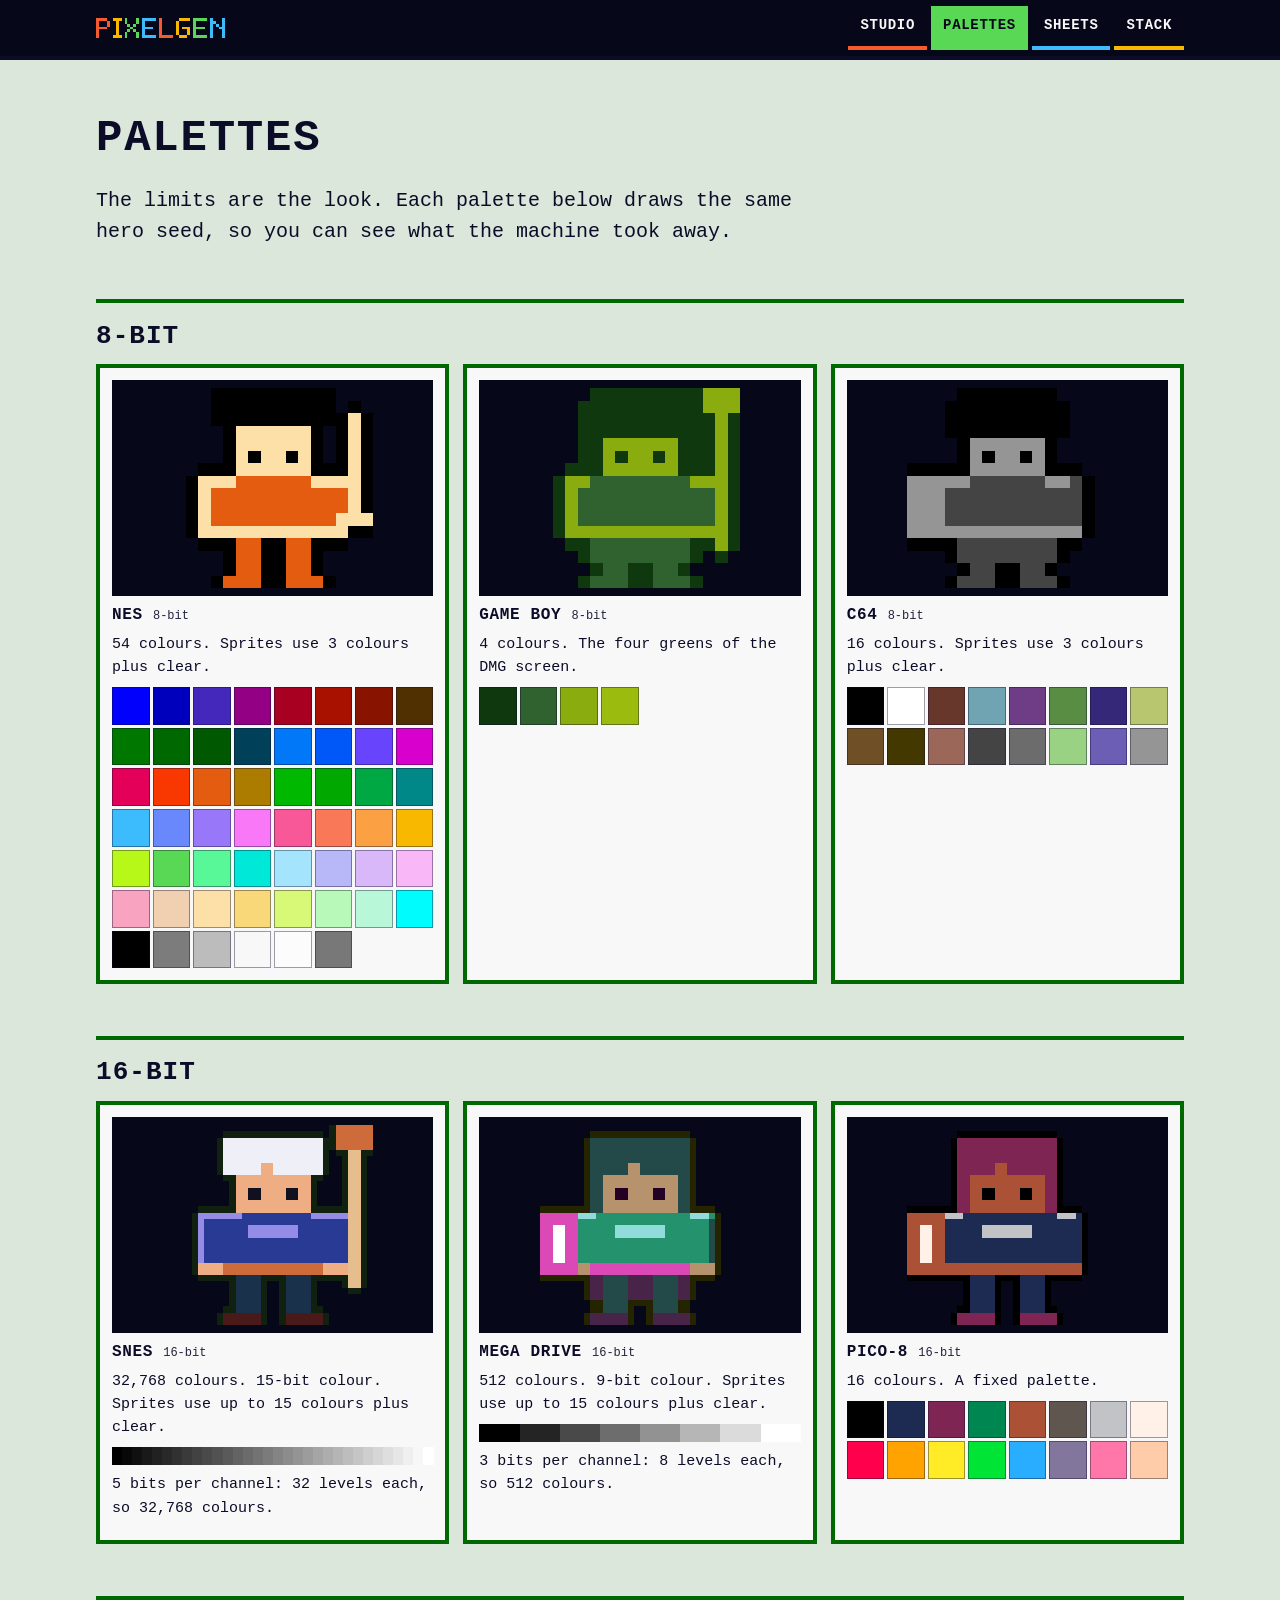
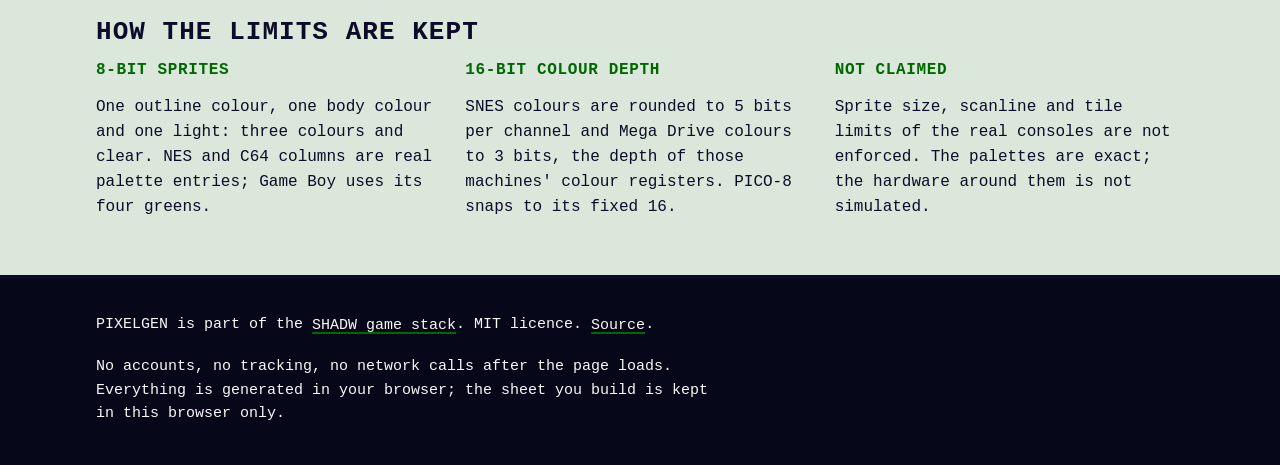
==== site/palettes.html @ e777f42c "Rebuild as PIXELGEN: static 8-bit and 16-bit pixel art generator Replace the Flask rodent/island pag" ====
<!doctype html>
<html lang="en">
<head>
<meta charset="utf-8">
<meta name="viewport" content="width=device-width, initial-scale=1">
<title>Palettes · PIXELGEN</title>
<meta name="description" content="6 palettes with the colour limits of the real hardware: NES, Game Boy, C64, SNES, Mega Drive and PICO-8.">
<meta name="color-scheme" content="dark light">
<link rel="canonical" href="https://pixel-art-gen.shadw.app/palettes">
<link rel="icon" href="favicon.svg" type="image/svg+xml">
<link rel="stylesheet" href="assets/style.css">
<meta property="og:type" content="website"><meta property="og:site_name" content="PIXELGEN">
<meta property="og:title" content="Palettes · PIXELGEN"><meta property="og:description" content="6 palettes with the colour limits of the real hardware: NES, Game Boy, C64, SNES, Mega Drive and PICO-8.">
<meta property="og:url" content="https://pixel-art-gen.shadw.app/palettes">
<meta property="og:image" content="https://pixel-art-gen.shadw.app/assets/og.png"><meta property="og:image:width" content="1200"><meta property="og:image:height" content="630">
<meta name="twitter:card" content="summary_large_image">
<script type="application/ld+json">{"@context":"https://schema.org","@type":"WebApplication","name":"PIXELGEN","applicationCategory":"DesignApplication","operatingSystem":"Any","url":"https://pixel-art-gen.shadw.app","description":"6 palettes with the colour limits of the real hardware: NES, Game Boy, C64, SNES, Mega Drive and PICO-8.","offers":{"@type":"Offer","price":"0","priceCurrency":"USD"},"license":"https://opensource.org/licenses/MIT"}</script>
</head>
<body data-zone="palettes" data-page="palettes">
<a class="skip" href="#main">Skip to content</a>
<header class="top"><div class="wrap bar">
<a class="brand" href="/" aria-label="PIXELGEN, home"><svg class="brandmark" viewBox="0 0 45 7" shape-rendering="crispEdges" role="img" aria-label="PIXELGEN"><path fill="#F85A30" d="M0 0h1v1h-1zM1 0h1v1h-1zM2 0h1v1h-1zM3 0h1v1h-1zM0 1h1v1h-1zM4 1h1v1h-1zM0 2h1v1h-1zM4 2h1v1h-1zM0 3h1v1h-1zM1 3h1v1h-1zM2 3h1v1h-1zM3 3h1v1h-1zM0 4h1v1h-1zM0 5h1v1h-1zM0 6h1v1h-1z"/><path fill="#F8B800" d="M6 0h1v1h-1zM7 0h1v1h-1zM8 0h1v1h-1zM7 1h1v1h-1zM7 2h1v1h-1zM7 3h1v1h-1zM7 4h1v1h-1zM7 5h1v1h-1zM6 6h1v1h-1zM7 6h1v1h-1zM8 6h1v1h-1z"/><path fill="#58D854" d="M10 0h1v1h-1zM14 0h1v1h-1zM10 1h1v1h-1zM14 1h1v1h-1zM11 2h1v1h-1zM13 2h1v1h-1zM12 3h1v1h-1zM11 4h1v1h-1zM13 4h1v1h-1zM10 5h1v1h-1zM14 5h1v1h-1zM10 6h1v1h-1zM14 6h1v1h-1z"/><path fill="#3CBCFC" d="M16 0h1v1h-1zM17 0h1v1h-1zM18 0h1v1h-1zM19 0h1v1h-1zM20 0h1v1h-1zM16 1h1v1h-1zM16 2h1v1h-1zM16 3h1v1h-1zM17 3h1v1h-1zM18 3h1v1h-1zM19 3h1v1h-1zM16 4h1v1h-1zM16 5h1v1h-1zM16 6h1v1h-1zM17 6h1v1h-1zM18 6h1v1h-1zM19 6h1v1h-1zM20 6h1v1h-1z"/><path fill="#F85A30" d="M22 0h1v1h-1zM22 1h1v1h-1zM22 2h1v1h-1zM22 3h1v1h-1zM22 4h1v1h-1zM22 5h1v1h-1zM22 6h1v1h-1zM23 6h1v1h-1zM24 6h1v1h-1zM25 6h1v1h-1zM26 6h1v1h-1z"/><path fill="#F8B800" d="M29 0h1v1h-1zM30 0h1v1h-1zM31 0h1v1h-1zM32 0h1v1h-1zM28 1h1v1h-1zM28 2h1v1h-1zM28 3h1v1h-1zM30 3h1v1h-1zM31 3h1v1h-1zM32 3h1v1h-1zM28 4h1v1h-1zM32 4h1v1h-1zM28 5h1v1h-1zM32 5h1v1h-1zM29 6h1v1h-1zM30 6h1v1h-1zM31 6h1v1h-1z"/><path fill="#58D854" d="M34 0h1v1h-1zM35 0h1v1h-1zM36 0h1v1h-1zM37 0h1v1h-1zM38 0h1v1h-1zM34 1h1v1h-1zM34 2h1v1h-1zM34 3h1v1h-1zM35 3h1v1h-1zM36 3h1v1h-1zM37 3h1v1h-1zM34 4h1v1h-1zM34 5h1v1h-1zM34 6h1v1h-1zM35 6h1v1h-1zM36 6h1v1h-1zM37 6h1v1h-1zM38 6h1v1h-1z"/><path fill="#3CBCFC" d="M40 0h1v1h-1zM44 0h1v1h-1zM40 1h1v1h-1zM41 1h1v1h-1zM44 1h1v1h-1zM40 2h1v1h-1zM42 2h1v1h-1zM44 2h1v1h-1zM40 3h1v1h-1zM43 3h1v1h-1zM44 3h1v1h-1zM40 4h1v1h-1zM44 4h1v1h-1zM40 5h1v1h-1zM44 5h1v1h-1zM40 6h1v1h-1zM44 6h1v1h-1z"/></svg></a>
<nav aria-label="Main"><ul><li><a data-z="studio" href="/studio">Studio</a></li><li><a data-z="palettes" href="/palettes" aria-current="page">Palettes</a></li><li><a data-z="sheets" href="/sheets">Sheets</a></li><li><a data-z="stack" href="/stack">Stack</a></li></ul></nav>
</div></header>
<main id="main">
<div class="wrap"><h1>Palettes</h1>
<p class="lede">The limits are the look. Each palette below draws the same hero seed, so you can see what the machine took away.</p>
<h2>8-bit</h2><ul class="pcards"><li class="pcard"><div class="pc-art"><svg class="px" viewBox="0 0 16 16" shape-rendering="crispEdges" role="img" aria-label="A hero drawn in NES"><path fill="#000000" d="M3 0h1v1h-1zM4 0h2v1h-2zM6 0h1v1h-1zM7 0h2v1h-2zM9 0h1v1h-1zM10 0h2v1h-2zM12 0h1v1h-1zM3 1h1v1h-1zM4 1h8v1h-8zM12 1h1v1h-1zM14 1h1v1h-1zM3 2h1v1h-1zM4 2h8v1h-8zM12 2h2v1h-2zM15 2h1v1h-1zM4 3h1v1h-1zM11 3h1v1h-1zM13 3h1v1h-1zM15 3h1v1h-1zM4 4h1v1h-1zM11 4h1v1h-1zM13 4h1v1h-1zM15 4h1v1h-1zM4 5h1v1h-1zM6 5h1v1h-1zM9 5h1v1h-1zM11 5h1v1h-1zM13 5h1v1h-1zM15 5h1v1h-1zM2 6h3v1h-3zM11 6h3v1h-3zM15 6h1v1h-1zM1 7h1v1h-1zM15 7h1v1h-1zM1 8h1v1h-1zM15 8h1v1h-1zM1 9h1v1h-1zM15 9h1v1h-1zM1 10h1v1h-1zM1 11h1v1h-1zM14 11h2v1h-2zM2 12h3v1h-3zM7 12h2v1h-2zM11 12h3v1h-3zM4 13h1v1h-1zM7 13h2v1h-2zM11 13h1v1h-1zM4 14h1v1h-1zM7 14h2v1h-2zM11 14h1v1h-1zM3 15h1v1h-1zM7 15h2v1h-2zM12 15h1v1h-1z"/><path fill="#fce0a8" d="M14 2h1v1h-1zM5 3h6v1h-6zM14 3h1v1h-1zM5 4h6v1h-6zM14 4h1v1h-1zM5 5h1v1h-1zM7 5h2v1h-2zM10 5h1v1h-1zM14 5h1v1h-1zM5 6h6v1h-6zM14 6h1v1h-1zM2 7h3v1h-3zM11 7h3v1h-3zM14 7h1v1h-1zM2 8h1v1h-1zM14 8h1v1h-1zM2 9h1v1h-1zM14 9h1v1h-1zM2 10h1v1h-1zM13 10h3v1h-3zM2 11h2v1h-2zM4 11h8v1h-8zM12 11h2v1h-2z"/><path fill="#e45c10" d="M5 7h6v1h-6zM3 8h11v1h-11zM3 9h11v1h-11zM3 10h10v1h-10zM5 12h2v1h-2zM9 12h2v1h-2zM5 13h2v1h-2zM9 13h2v1h-2zM5 14h2v1h-2zM9 14h2v1h-2zM4 15h3v1h-3zM9 15h3v1h-3z"/></svg></div><div><h3>NES <small>8-bit</small></h3>
<p>54 colours. Sprites use 3 colours plus clear.</p><ul class="sw"><li style="background:#0000FC"><span class="sr">#0000FC</span></li><li style="background:#0000BC"><span class="sr">#0000BC</span></li><li style="background:#4428BC"><span class="sr">#4428BC</span></li><li style="background:#940084"><span class="sr">#940084</span></li><li style="background:#A80020"><span class="sr">#A80020</span></li><li style="background:#A81000"><span class="sr">#A81000</span></li><li style="background:#881400"><span class="sr">#881400</span></li><li style="background:#503000"><span class="sr">#503000</span></li><li style="background:#007800"><span class="sr">#007800</span></li><li style="background:#006800"><span class="sr">#006800</span></li><li style="background:#005800"><span class="sr">#005800</span></li><li style="background:#004058"><span class="sr">#004058</span></li><li style="background:#0078F8"><span class="sr">#0078F8</span></li><li style="background:#0058F8"><span class="sr">#0058F8</span></li><li style="background:#6844FC"><span class="sr">#6844FC</span></li><li style="background:#D800CC"><span class="sr">#D800CC</span></li><li style="background:#E40058"><span class="sr">#E40058</span></li><li style="background:#F83800"><span class="sr">#F83800</span></li><li style="background:#E45C10"><span class="sr">#E45C10</span></li><li style="background:#AC7C00"><span class="sr">#AC7C00</span></li><li style="background:#00B800"><span class="sr">#00B800</span></li><li style="background:#00A800"><span class="sr">#00A800</span></li><li style="background:#00A844"><span class="sr">#00A844</span></li><li style="background:#008888"><span class="sr">#008888</span></li><li style="background:#3CBCFC"><span class="sr">#3CBCFC</span></li><li style="background:#6888FC"><span class="sr">#6888FC</span></li><li style="background:#9878F8"><span class="sr">#9878F8</span></li><li style="background:#F878F8"><span class="sr">#F878F8</span></li><li style="background:#F85898"><span class="sr">#F85898</span></li><li style="background:#F87858"><span class="sr">#F87858</span></li><li style="background:#FCA044"><span class="sr">#FCA044</span></li><li style="background:#F8B800"><span class="sr">#F8B800</span></li><li style="background:#B8F818"><span class="sr">#B8F818</span></li><li style="background:#58D854"><span class="sr">#58D854</span></li><li style="background:#58F898"><span class="sr">#58F898</span></li><li style="background:#00E8D8"><span class="sr">#00E8D8</span></li><li style="background:#A4E4FC"><span class="sr">#A4E4FC</span></li><li style="background:#B8B8F8"><span class="sr">#B8B8F8</span></li><li style="background:#D8B8F8"><span class="sr">#D8B8F8</span></li><li style="background:#F8B8F8"><span class="sr">#F8B8F8</span></li><li style="background:#F8A4C0"><span class="sr">#F8A4C0</span></li><li style="background:#F0D0B0"><span class="sr">#F0D0B0</span></li><li style="background:#FCE0A8"><span class="sr">#FCE0A8</span></li><li style="background:#F8D878"><span class="sr">#F8D878</span></li><li style="background:#D8F878"><span class="sr">#D8F878</span></li><li style="background:#B8F8B8"><span class="sr">#B8F8B8</span></li><li style="background:#B8F8D8"><span class="sr">#B8F8D8</span></li><li style="background:#00FCFC"><span class="sr">#00FCFC</span></li><li style="background:#000000"><span class="sr">#000000</span></li><li style="background:#7C7C7C"><span class="sr">#7C7C7C</span></li><li style="background:#BCBCBC"><span class="sr">#BCBCBC</span></li><li style="background:#F8F8F8"><span class="sr">#F8F8F8</span></li><li style="background:#FCFCFC"><span class="sr">#FCFCFC</span></li><li style="background:#787878"><span class="sr">#787878</span></li></ul></div></li><li class="pcard"><div class="pc-art"><svg class="px" viewBox="0 0 16 16" shape-rendering="crispEdges" role="img" aria-label="A hero drawn in Game Boy"><path fill="#0f380f" d="M4 0h9v1h-9zM3 1h1v1h-1zM4 1h8v1h-8zM12 1h1v1h-1zM3 2h1v1h-1zM4 2h8v1h-8zM12 2h2v1h-2zM15 2h1v1h-1zM3 3h1v1h-1zM4 3h8v1h-8zM12 3h2v1h-2zM15 3h1v1h-1zM3 4h1v1h-1zM4 4h1v1h-1zM11 4h1v1h-1zM12 4h2v1h-2zM15 4h1v1h-1zM3 5h1v1h-1zM4 5h1v1h-1zM6 5h1v1h-1zM9 5h1v1h-1zM11 5h1v1h-1zM12 5h2v1h-2zM15 5h1v1h-1zM2 6h2v1h-2zM4 6h1v1h-1zM11 6h1v1h-1zM12 6h2v1h-2zM15 6h1v1h-1zM1 7h1v1h-1zM15 7h1v1h-1zM1 8h1v1h-1zM15 8h1v1h-1zM1 9h1v1h-1zM15 9h1v1h-1zM1 10h1v1h-1zM15 10h1v1h-1zM1 11h1v1h-1zM15 11h1v1h-1zM2 12h2v1h-2zM12 12h2v1h-2zM15 12h1v1h-1zM3 13h1v1h-1zM12 13h1v1h-1zM14 13h1v1h-1zM4 14h1v1h-1zM7 14h2v1h-2zM11 14h1v1h-1zM3 15h1v1h-1zM7 15h2v1h-2zM12 15h1v1h-1z"/><path fill="#8bac0f" d="M13 0h3v1h-3zM13 1h3v1h-3zM14 2h1v1h-1zM14 3h1v1h-1zM5 4h6v1h-6zM14 4h1v1h-1zM5 5h1v1h-1zM7 5h2v1h-2zM10 5h1v1h-1zM14 5h1v1h-1zM5 6h6v1h-6zM14 6h1v1h-1zM2 7h2v1h-2zM12 7h2v1h-2zM14 7h1v1h-1zM2 8h1v1h-1zM14 8h1v1h-1zM2 9h1v1h-1zM14 9h1v1h-1zM2 10h1v1h-1zM14 10h1v1h-1zM2 11h2v1h-2zM4 11h8v1h-8zM12 11h2v1h-2zM14 11h1v1h-1zM14 12h1v1h-1z"/><path fill="#306230" d="M4 7h8v1h-8zM3 8h11v1h-11zM3 9h11v1h-11zM3 10h11v1h-11zM4 12h1v1h-1zM5 12h2v1h-2zM7 12h2v1h-2zM9 12h2v1h-2zM11 12h1v1h-1zM4 13h1v1h-1zM5 13h2v1h-2zM7 13h2v1h-2zM9 13h2v1h-2zM11 13h1v1h-1zM5 14h2v1h-2zM9 14h2v1h-2zM4 15h3v1h-3zM9 15h3v1h-3z"/></svg></div><div><h3>Game Boy <small>8-bit</small></h3>
<p>4 colours. The four greens of the DMG screen.</p><ul class="sw"><li style="background:#0F380F"><span class="sr">#0F380F</span></li><li style="background:#306230"><span class="sr">#306230</span></li><li style="background:#8BAC0F"><span class="sr">#8BAC0F</span></li><li style="background:#9BBC0F"><span class="sr">#9BBC0F</span></li></ul></div></li><li class="pcard"><div class="pc-art"><svg class="px" viewBox="0 0 16 16" shape-rendering="crispEdges" role="img" aria-label="A hero drawn in C64"><path fill="#000000" d="M4 0h8v1h-8zM3 1h1v1h-1zM4 1h8v1h-8zM12 1h1v1h-1zM3 2h1v1h-1zM4 2h8v1h-8zM12 2h1v1h-1zM3 3h1v1h-1zM4 3h8v1h-8zM12 3h1v1h-1zM4 4h1v1h-1zM11 4h1v1h-1zM4 5h1v1h-1zM6 5h1v1h-1zM9 5h1v1h-1zM11 5h1v1h-1zM0 6h5v1h-5zM11 6h3v1h-3zM14 7h1v1h-1zM14 8h1v1h-1zM14 9h1v1h-1zM14 10h1v1h-1zM14 11h1v1h-1zM0 12h4v1h-4zM12 12h2v1h-2zM3 13h1v1h-1zM12 13h1v1h-1zM4 14h1v1h-1zM7 14h2v1h-2zM11 14h1v1h-1zM3 15h1v1h-1zM7 15h2v1h-2zM12 15h1v1h-1z"/><path fill="#959595" d="M5 4h6v1h-6zM5 5h1v1h-1zM7 5h2v1h-2zM10 5h1v1h-1zM5 6h6v1h-6zM0 7h3v1h-3zM3 7h2v1h-2zM11 7h2v1h-2zM0 8h1v1h-1zM1 8h1v1h-1zM2 8h1v1h-1zM0 9h1v1h-1zM1 9h1v1h-1zM2 9h1v1h-1zM0 10h1v1h-1zM1 10h1v1h-1zM2 10h1v1h-1zM0 11h3v1h-3zM3 11h1v1h-1zM4 11h8v1h-8zM12 11h2v1h-2z"/><path fill="#444444" d="M5 7h6v1h-6zM13 7h1v1h-1zM3 8h11v1h-11zM3 9h11v1h-11zM3 10h11v1h-11zM4 12h1v1h-1zM5 12h2v1h-2zM7 12h2v1h-2zM9 12h2v1h-2zM11 12h1v1h-1zM4 13h1v1h-1zM5 13h2v1h-2zM7 13h2v1h-2zM9 13h2v1h-2zM11 13h1v1h-1zM5 14h2v1h-2zM9 14h2v1h-2zM4 15h3v1h-3zM9 15h3v1h-3z"/></svg></div><div><h3>C64 <small>8-bit</small></h3>
<p>16 colours. Sprites use 3 colours plus clear.</p><ul class="sw"><li style="background:#000000"><span class="sr">#000000</span></li><li style="background:#FFFFFF"><span class="sr">#FFFFFF</span></li><li style="background:#68372B"><span class="sr">#68372B</span></li><li style="background:#70A4B2"><span class="sr">#70A4B2</span></li><li style="background:#6F3D86"><span class="sr">#6F3D86</span></li><li style="background:#588D43"><span class="sr">#588D43</span></li><li style="background:#352879"><span class="sr">#352879</span></li><li style="background:#B8C76F"><span class="sr">#B8C76F</span></li><li style="background:#6F4F25"><span class="sr">#6F4F25</span></li><li style="background:#433900"><span class="sr">#433900</span></li><li style="background:#9A6759"><span class="sr">#9A6759</span></li><li style="background:#444444"><span class="sr">#444444</span></li><li style="background:#6C6C6C"><span class="sr">#6C6C6C</span></li><li style="background:#9AD284"><span class="sr">#9AD284</span></li><li style="background:#6C5EB5"><span class="sr">#6C5EB5</span></li><li style="background:#959595"><span class="sr">#959595</span></li></ul></div></li></ul>
<h2>16-bit</h2><ul class="pcards"><li class="pcard"><div class="pc-art"><svg class="px" viewBox="0 0 32 32" shape-rendering="crispEdges" role="img" aria-label="A hero drawn in SNES"><path fill="#102110" d="M25 0h1v1h-1zM8 1h16v1h-16zM25 1h1v1h-1zM7 2h1v1h-1zM24 2h2v1h-2zM7 3h1v1h-1zM24 3h2v1h-2zM7 4h1v1h-1zM24 4h1v1h-1zM26 4h2v1h-2zM30 4h2v1h-2zM7 5h1v1h-1zM24 5h1v1h-1zM27 5h1v1h-1zM30 5h1v1h-1zM7 6h1v1h-1zM24 6h1v1h-1zM27 6h1v1h-1zM30 6h1v1h-1zM7 7h1v1h-1zM24 7h1v1h-1zM27 7h1v1h-1zM30 7h1v1h-1zM8 8h2v1h-2zM22 8h2v1h-2zM27 8h1v1h-1zM30 8h1v1h-1zM9 9h1v1h-1zM22 9h1v1h-1zM27 9h1v1h-1zM30 9h1v1h-1zM9 10h1v1h-1zM22 10h1v1h-1zM27 10h1v1h-1zM30 10h1v1h-1zM9 11h1v1h-1zM22 11h1v1h-1zM27 11h1v1h-1zM30 11h1v1h-1zM9 12h1v1h-1zM22 12h1v1h-1zM27 12h1v1h-1zM30 12h1v1h-1zM4 13h6v1h-6zM22 13h6v1h-6zM30 13h1v1h-1zM3 14h1v1h-1zM30 14h1v1h-1zM3 15h1v1h-1zM30 15h1v1h-1zM3 16h1v1h-1zM30 16h1v1h-1zM3 17h1v1h-1zM30 17h1v1h-1zM3 18h1v1h-1zM30 18h1v1h-1zM3 19h1v1h-1zM30 19h1v1h-1zM3 20h1v1h-1zM30 20h1v1h-1zM3 21h1v1h-1zM30 21h1v1h-1zM3 22h1v1h-1zM30 22h1v1h-1zM3 23h1v1h-1zM30 23h1v1h-1zM4 24h6v1h-6zM14 24h4v1h-4zM22 24h6v1h-6zM30 24h1v1h-1zM9 25h1v1h-1zM14 25h1v1h-1zM17 25h1v1h-1zM22 25h1v1h-1zM27 25h1v1h-1zM30 25h1v1h-1zM9 26h1v1h-1zM14 26h1v1h-1zM17 26h1v1h-1zM22 26h1v1h-1zM28 26h2v1h-2zM9 27h1v1h-1zM14 27h1v1h-1zM17 27h1v1h-1zM22 27h1v1h-1zM9 28h1v1h-1zM14 28h1v1h-1zM17 28h1v1h-1zM22 28h1v1h-1zM8 29h2v1h-2zM14 29h1v1h-1zM17 29h1v1h-1zM22 29h2v1h-2zM7 30h1v1h-1zM14 30h1v1h-1zM17 30h1v1h-1zM24 30h1v1h-1zM7 31h1v1h-1zM14 31h1v1h-1zM17 31h1v1h-1zM24 31h1v1h-1z"/><path fill="#ce6b3a" d="M26 0h6v1h-6zM26 1h6v1h-6zM26 2h6v1h-6zM26 3h6v1h-6zM8 22h16v1h-16zM8 23h16v1h-16z"/><path fill="#efeff7" d="M8 2h16v1h-16zM8 3h16v1h-16zM8 4h16v1h-16zM8 5h16v1h-16zM8 6h6v1h-6zM16 6h8v1h-8zM8 7h6v1h-6zM16 7h8v1h-8z"/><path fill="#e6bd8c" d="M28 4h2v1h-2zM28 5h2v1h-2zM28 6h2v1h-2zM28 7h2v1h-2zM28 8h2v1h-2zM28 9h2v1h-2zM28 10h2v1h-2zM28 11h2v1h-2zM28 12h2v1h-2zM28 13h2v1h-2zM28 14h2v1h-2zM28 15h2v1h-2zM28 16h2v1h-2zM28 17h2v1h-2zM28 18h2v1h-2zM28 19h2v1h-2zM28 20h2v1h-2zM28 21h2v1h-2zM28 22h2v1h-2zM28 23h2v1h-2zM28 24h2v1h-2zM28 25h2v1h-2z"/><path fill="#efad84" d="M14 6h2v1h-2zM14 7h2v1h-2zM10 8h12v1h-12zM10 9h12v1h-12zM10 10h2v1h-2zM14 10h4v1h-4zM20 10h2v1h-2zM10 11h2v1h-2zM14 11h4v1h-4zM20 11h2v1h-2zM10 12h12v1h-12zM10 13h12v1h-12zM4 22h4v1h-4zM24 22h4v1h-4zM4 23h4v1h-4zM24 23h4v1h-4z"/><path fill="#101021" d="M12 10h2v1h-2zM18 10h2v1h-2zM12 11h2v1h-2zM18 11h2v1h-2z"/><path fill="#948ce6" d="M4 14h7v1h-7zM22 14h6v1h-6zM4 15h1v1h-1zM4 16h1v1h-1zM12 16h8v1h-8zM4 17h1v1h-1zM12 17h8v1h-8zM4 18h1v1h-1zM4 19h1v1h-1zM4 20h1v1h-1zM4 21h1v1h-1z"/><path fill="#293a94" d="M11 14h11v1h-11zM5 15h23v1h-23zM5 16h7v1h-7zM20 16h8v1h-8zM5 17h7v1h-7zM20 17h8v1h-8zM5 18h23v1h-23zM5 19h23v1h-23zM5 20h23v1h-23zM5 21h23v1h-23z"/><path fill="#19314a" d="M10 24h4v1h-4zM18 24h4v1h-4zM10 25h4v1h-4zM18 25h4v1h-4zM10 26h4v1h-4zM18 26h4v1h-4zM10 27h4v1h-4zM18 27h4v1h-4zM10 28h4v1h-4zM18 28h4v1h-4zM10 29h4v1h-4zM18 29h4v1h-4z"/><path fill="#4a1919" d="M8 30h6v1h-6zM18 30h6v1h-6zM8 31h6v1h-6zM18 31h6v1h-6z"/></svg></div><div><h3>SNES <small>16-bit</small></h3>
<p>32,768 colours. 15-bit colour. Sprites use up to 15 colours plus clear.</p><p class="ramp" aria-hidden="true"><i style="background:rgb(0,0,0)"></i><i style="background:rgb(8,8,8)"></i><i style="background:rgb(16,16,16)"></i><i style="background:rgb(25,25,25)"></i><i style="background:rgb(33,33,33)"></i><i style="background:rgb(41,41,41)"></i><i style="background:rgb(49,49,49)"></i><i style="background:rgb(58,58,58)"></i><i style="background:rgb(66,66,66)"></i><i style="background:rgb(74,74,74)"></i><i style="background:rgb(82,82,82)"></i><i style="background:rgb(90,90,90)"></i><i style="background:rgb(99,99,99)"></i><i style="background:rgb(107,107,107)"></i><i style="background:rgb(115,115,115)"></i><i style="background:rgb(123,123,123)"></i><i style="background:rgb(132,132,132)"></i><i style="background:rgb(140,140,140)"></i><i style="background:rgb(148,148,148)"></i><i style="background:rgb(156,156,156)"></i><i style="background:rgb(165,165,165)"></i><i style="background:rgb(173,173,173)"></i><i style="background:rgb(181,181,181)"></i><i style="background:rgb(189,189,189)"></i><i style="background:rgb(197,197,197)"></i><i style="background:rgb(206,206,206)"></i><i style="background:rgb(214,214,214)"></i><i style="background:rgb(222,222,222)"></i><i style="background:rgb(230,230,230)"></i><i style="background:rgb(239,239,239)"></i><i style="background:rgb(247,247,247)"></i><i style="background:rgb(255,255,255)"></i></p><p class="cap">5 bits per channel: 32 levels each, so 32,768 colours.</p></div></li><li class="pcard"><div class="pc-art"><svg class="px" viewBox="0 0 32 32" shape-rendering="crispEdges" role="img" aria-label="A hero drawn in Mega Drive"><path fill="#242400" d="M8 1h16v1h-16zM7 2h1v1h-1zM24 2h1v1h-1zM7 3h1v1h-1zM24 3h1v1h-1zM7 4h1v1h-1zM24 4h1v1h-1zM7 5h1v1h-1zM24 5h1v1h-1zM7 6h1v1h-1zM24 6h1v1h-1zM7 7h1v1h-1zM24 7h1v1h-1zM7 8h1v1h-1zM24 8h1v1h-1zM7 9h1v1h-1zM24 9h1v1h-1zM7 10h1v1h-1zM24 10h1v1h-1zM7 11h1v1h-1zM24 11h1v1h-1zM7 12h1v1h-1zM24 12h1v1h-1zM0 13h8v1h-8zM24 13h4v1h-4zM28 14h1v1h-1zM28 15h1v1h-1zM28 16h1v1h-1zM28 17h1v1h-1zM28 18h1v1h-1zM28 19h1v1h-1zM28 20h1v1h-1zM28 21h1v1h-1zM28 22h1v1h-1zM28 23h1v1h-1zM0 24h8v1h-8zM24 24h4v1h-4zM7 25h1v1h-1zM24 25h1v1h-1zM7 26h1v1h-1zM24 26h1v1h-1zM7 27h1v1h-1zM24 27h1v1h-1zM8 28h2v1h-2zM14 28h4v1h-4zM22 28h2v1h-2zM8 29h2v1h-2zM14 29h1v1h-1zM17 29h1v1h-1zM22 29h2v1h-2zM7 30h1v1h-1zM14 30h1v1h-1zM17 30h1v1h-1zM24 30h1v1h-1zM7 31h1v1h-1zM14 31h1v1h-1zM17 31h1v1h-1zM24 31h1v1h-1z"/><path fill="#244949" d="M8 2h16v1h-16zM8 3h16v1h-16zM8 4h16v1h-16zM8 5h16v1h-16zM8 6h6v1h-6zM16 6h8v1h-8zM8 7h6v1h-6zM16 7h8v1h-8zM8 8h2v1h-2zM22 8h2v1h-2zM8 9h2v1h-2zM22 9h2v1h-2zM8 10h2v1h-2zM22 10h2v1h-2zM8 11h2v1h-2zM22 11h2v1h-2zM8 12h2v1h-2zM22 12h2v1h-2zM8 13h2v1h-2zM22 13h2v1h-2zM27 15h1v1h-1zM27 16h1v1h-1zM27 17h1v1h-1zM27 18h1v1h-1zM27 19h1v1h-1zM27 20h1v1h-1zM27 21h1v1h-1zM10 24h4v1h-4zM18 24h4v1h-4zM10 25h4v1h-4zM18 25h4v1h-4zM10 26h4v1h-4zM18 26h4v1h-4zM10 27h4v1h-4zM18 27h4v1h-4zM10 28h4v1h-4zM18 28h4v1h-4zM10 29h4v1h-4zM18 29h4v1h-4z"/><path fill="#b6926d" d="M14 6h2v1h-2zM14 7h2v1h-2zM10 8h12v1h-12zM10 9h12v1h-12zM10 10h2v1h-2zM14 10h4v1h-4zM20 10h2v1h-2zM10 11h2v1h-2zM14 11h4v1h-4zM20 11h2v1h-2zM10 12h12v1h-12zM10 13h12v1h-12zM6 22h2v1h-2zM24 22h4v1h-4zM6 23h2v1h-2zM24 23h4v1h-4z"/><path fill="#240024" d="M12 10h2v1h-2zM18 10h2v1h-2zM12 11h2v1h-2zM18 11h2v1h-2z"/><path fill="#db49b6" d="M0 14h6v1h-6zM0 15h6v1h-6zM0 16h2v1h-2zM4 16h2v1h-2zM0 17h2v1h-2zM4 17h2v1h-2zM0 18h2v1h-2zM4 18h2v1h-2zM0 19h2v1h-2zM4 19h2v1h-2zM0 20h2v1h-2zM4 20h2v1h-2zM0 21h2v1h-2zM4 21h2v1h-2zM0 22h6v1h-6zM8 22h16v1h-16zM0 23h6v1h-6zM8 23h16v1h-16z"/><path fill="#92dbdb" d="M6 14h3v1h-3zM24 14h3v1h-3zM12 16h8v1h-8zM12 17h8v1h-8z"/><path fill="#24926d" d="M9 14h15v1h-15zM27 14h1v1h-1zM6 15h21v1h-21zM6 16h6v1h-6zM20 16h7v1h-7zM6 17h6v1h-6zM20 17h7v1h-7zM6 18h21v1h-21zM6 19h21v1h-21zM6 20h21v1h-21zM6 21h21v1h-21z"/><path fill="#ffffff" d="M2 16h2v1h-2zM2 17h2v1h-2zM2 18h2v1h-2zM2 19h2v1h-2zM2 20h2v1h-2zM2 21h2v1h-2z"/><path fill="#492449" d="M8 24h2v1h-2zM14 24h4v1h-4zM22 24h2v1h-2zM8 25h2v1h-2zM14 25h4v1h-4zM22 25h2v1h-2zM8 26h2v1h-2zM14 26h4v1h-4zM22 26h2v1h-2zM8 27h2v1h-2zM14 27h4v1h-4zM22 27h2v1h-2zM8 30h6v1h-6zM18 30h6v1h-6zM8 31h6v1h-6zM18 31h6v1h-6z"/></svg></div><div><h3>Mega Drive <small>16-bit</small></h3>
<p>512 colours. 9-bit colour. Sprites use up to 15 colours plus clear.</p><p class="ramp" aria-hidden="true"><i style="background:rgb(0,0,0)"></i><i style="background:rgb(36,36,36)"></i><i style="background:rgb(73,73,73)"></i><i style="background:rgb(109,109,109)"></i><i style="background:rgb(146,146,146)"></i><i style="background:rgb(182,182,182)"></i><i style="background:rgb(219,219,219)"></i><i style="background:rgb(255,255,255)"></i></p><p class="cap">3 bits per channel: 8 levels each, so 512 colours.</p></div></li><li class="pcard"><div class="pc-art"><svg class="px" viewBox="0 0 32 32" shape-rendering="crispEdges" role="img" aria-label="A hero drawn in PICO-8"><path fill="#000000" d="M8 1h16v1h-16zM7 2h1v1h-1zM24 2h1v1h-1zM7 3h1v1h-1zM24 3h1v1h-1zM7 4h1v1h-1zM24 4h1v1h-1zM7 5h1v1h-1zM24 5h1v1h-1zM7 6h1v1h-1zM24 6h1v1h-1zM7 7h1v1h-1zM24 7h1v1h-1zM7 8h1v1h-1zM24 8h1v1h-1zM7 9h1v1h-1zM24 9h1v1h-1zM7 10h1v1h-1zM12 10h2v1h-2zM18 10h2v1h-2zM24 10h1v1h-1zM7 11h1v1h-1zM12 11h2v1h-2zM18 11h2v1h-2zM24 11h1v1h-1zM7 12h1v1h-1zM24 12h1v1h-1zM0 13h8v1h-8zM24 13h4v1h-4zM28 14h1v1h-1zM28 15h1v1h-1zM28 16h1v1h-1zM28 17h1v1h-1zM28 18h1v1h-1zM28 19h1v1h-1zM28 20h1v1h-1zM28 21h1v1h-1zM28 22h1v1h-1zM28 23h1v1h-1zM0 24h10v1h-10zM14 24h4v1h-4zM22 24h6v1h-6zM9 25h1v1h-1zM14 25h1v1h-1zM17 25h1v1h-1zM22 25h1v1h-1zM9 26h1v1h-1zM14 26h1v1h-1zM17 26h1v1h-1zM22 26h1v1h-1zM9 27h1v1h-1zM14 27h1v1h-1zM17 27h1v1h-1zM22 27h1v1h-1zM9 28h1v1h-1zM14 28h1v1h-1zM17 28h1v1h-1zM22 28h1v1h-1zM8 29h2v1h-2zM14 29h1v1h-1zM17 29h1v1h-1zM22 29h2v1h-2zM7 30h1v1h-1zM14 30h1v1h-1zM17 30h1v1h-1zM24 30h1v1h-1zM7 31h1v1h-1zM14 31h1v1h-1zM17 31h1v1h-1zM24 31h1v1h-1z"/><path fill="#7e2553" d="M8 2h16v1h-16zM8 3h16v1h-16zM8 4h16v1h-16zM8 5h16v1h-16zM8 6h6v1h-6zM16 6h8v1h-8zM8 7h6v1h-6zM16 7h8v1h-8zM8 8h2v1h-2zM22 8h2v1h-2zM8 9h2v1h-2zM22 9h2v1h-2zM8 10h2v1h-2zM22 10h2v1h-2zM8 11h2v1h-2zM22 11h2v1h-2zM8 12h2v1h-2zM22 12h2v1h-2zM8 13h2v1h-2zM22 13h2v1h-2zM8 30h6v1h-6zM18 30h6v1h-6zM8 31h6v1h-6zM18 31h6v1h-6z"/><path fill="#ab5236" d="M14 6h2v1h-2zM14 7h2v1h-2zM10 8h12v1h-12zM10 9h12v1h-12zM10 10h2v1h-2zM14 10h4v1h-4zM20 10h2v1h-2zM10 11h2v1h-2zM14 11h4v1h-4zM20 11h2v1h-2zM10 12h12v1h-12zM10 13h12v1h-12zM0 14h6v1h-6zM0 15h6v1h-6zM0 16h2v1h-2zM4 16h2v1h-2zM0 17h2v1h-2zM4 17h2v1h-2zM0 18h2v1h-2zM4 18h2v1h-2zM0 19h2v1h-2zM4 19h2v1h-2zM0 20h2v1h-2zM4 20h2v1h-2zM0 21h2v1h-2zM4 21h2v1h-2zM0 22h6v1h-6zM6 22h2v1h-2zM8 22h16v1h-16zM24 22h4v1h-4zM0 23h6v1h-6zM6 23h2v1h-2zM8 23h16v1h-16zM24 23h4v1h-4z"/><path fill="#c2c3c7" d="M6 14h3v1h-3zM24 14h3v1h-3zM12 16h8v1h-8zM12 17h8v1h-8z"/><path fill="#1d2b53" d="M9 14h15v1h-15zM27 14h1v1h-1zM6 15h21v1h-21zM27 15h1v1h-1zM6 16h6v1h-6zM20 16h7v1h-7zM27 16h1v1h-1zM6 17h6v1h-6zM20 17h7v1h-7zM27 17h1v1h-1zM6 18h21v1h-21zM27 18h1v1h-1zM6 19h21v1h-21zM27 19h1v1h-1zM6 20h21v1h-21zM27 20h1v1h-1zM6 21h21v1h-21zM27 21h1v1h-1zM10 24h4v1h-4zM18 24h4v1h-4zM10 25h4v1h-4zM18 25h4v1h-4zM10 26h4v1h-4zM18 26h4v1h-4zM10 27h4v1h-4zM18 27h4v1h-4zM10 28h4v1h-4zM18 28h4v1h-4zM10 29h4v1h-4zM18 29h4v1h-4z"/><path fill="#fff1e8" d="M2 16h2v1h-2zM2 17h2v1h-2zM2 18h2v1h-2zM2 19h2v1h-2zM2 20h2v1h-2zM2 21h2v1h-2z"/></svg></div><div><h3>PICO-8 <small>16-bit</small></h3>
<p>16 colours. A fixed palette.</p><ul class="sw"><li style="background:#000000"><span class="sr">#000000</span></li><li style="background:#1D2B53"><span class="sr">#1D2B53</span></li><li style="background:#7E2553"><span class="sr">#7E2553</span></li><li style="background:#008751"><span class="sr">#008751</span></li><li style="background:#AB5236"><span class="sr">#AB5236</span></li><li style="background:#5F574F"><span class="sr">#5F574F</span></li><li style="background:#C2C3C7"><span class="sr">#C2C3C7</span></li><li style="background:#FFF1E8"><span class="sr">#FFF1E8</span></li><li style="background:#FF004D"><span class="sr">#FF004D</span></li><li style="background:#FFA300"><span class="sr">#FFA300</span></li><li style="background:#FFEC27"><span class="sr">#FFEC27</span></li><li style="background:#00E436"><span class="sr">#00E436</span></li><li style="background:#29ADFF"><span class="sr">#29ADFF</span></li><li style="background:#83769C"><span class="sr">#83769C</span></li><li style="background:#FF77A8"><span class="sr">#FF77A8</span></li><li style="background:#FFCCAA"><span class="sr">#FFCCAA</span></li></ul></div></li></ul>
<h2>How the limits are kept</h2>
<ul class="cols"><li><h3>8-bit sprites</h3><p>One outline colour, one body colour and one light: three colours and clear. NES and C64 columns are real palette entries; Game Boy uses its four greens.</p></li>
<li><h3>16-bit colour depth</h3><p>SNES colours are rounded to 5 bits per channel and Mega Drive colours to 3 bits, the depth of those machines' colour registers. PICO-8 snaps to its fixed 16.</p></li>
<li><h3>Not claimed</h3><p>Sprite size, scanline and tile limits of the real consoles are not enforced. The palettes are exact; the hardware around them is not simulated.</p></li></ul></div>
</main>
<footer class="foot"><div class="wrap">
<p>PIXELGEN is part of the <a href="https://github.com/SolutionsAsService/shadw-gaming-master">SHADW game stack</a>. MIT licence. <a href="https://github.com/SolutionsAsService/pixel-art-gen">Source</a>.</p>
<p>No accounts, no tracking, no network calls after the page loads. Everything is generated in your browser; the sheet you build is kept in this browser only.</p>
</div></footer>

</body>
</html>
---- site/assets/style.css ----
/* generated by _src/build.mjs from _src/style.css and _src/tokens.mjs */
:root{color-scheme:dark light;--ground:#0E0E24;--slab:#07071A;--ink:#F8F8F8;--ink2:#BCBCBC;--signal:#F878F8;--studio:#F85A30;--studio-wash:#2a1725;--palettes:#58D854;--palettes-wash:#17262a;--sheets:#3CBCFC;--sheets-wash:#14233e;--stack:#F8B800;--stack-wash:#2a2220;--studio-slab:#F85A30;--palettes-slab:#58D854;--sheets-slab:#3CBCFC;--stack-slab:#F8B800;}
@media (prefers-color-scheme:light){:root:not([data-theme="dark"]){--ground:#F8F8F8;--slab:#07071A;--ink:#0C0C28;--ink2:#4A4A5E;--signal:#940084;--studio:#A81000;--studio-wash:#eedcda;--palettes:#006800;--palettes-wash:#dae7da;--sheets:#0050E0;--sheets-wash:#dae4f5;--stack:#7A5800;--stack-wash:#e9e5da;--studio-slab:#F85A30;--palettes-slab:#58D854;--sheets-slab:#3CBCFC;--stack-slab:#F8B800;}}
*,*::before,*::after{box-sizing:border-box}
html{-webkit-text-size-adjust:100%}
body{margin:0;background:var(--ground);color:var(--ink);font:16px/1.55 ui-monospace,"SF Mono",SFMono-Regular,Menlo,Consolas,"Liberation Mono",monospace}
[data-zone=studio]{--hue:var(--studio);--wash:var(--studio-wash)}
[data-zone=palettes]{--hue:var(--palettes);--wash:var(--palettes-wash)}
[data-zone=sheets]{--hue:var(--sheets);--wash:var(--sheets-wash)}
[data-zone=stack]{--hue:var(--stack);--wash:var(--stack-wash)}
body[data-page=index]{--wash:var(--ground)}
main{background:var(--wash);min-height:60vh;display:flow-root;padding-bottom:40px}
.wrap{max-width:1120px;margin:0 auto;padding:0 16px}
.sr{position:absolute;width:1px;height:1px;overflow:hidden;clip:rect(0 0 0 0);white-space:nowrap}
.skip{position:absolute;left:8px;top:-60px;background:var(--ink);color:var(--ground);padding:12px 16px;z-index:9}
.skip:focus{top:8px}
a{color:var(--ink);text-decoration-thickness:2px;text-underline-offset:3px;text-decoration-color:var(--hue)}
a:focus-visible,button:focus-visible,select:focus-visible,input:focus-visible,.chip:has(input:focus-visible){outline:3px solid var(--signal);outline-offset:3px}
h1,h2,h3{font-weight:800;line-height:1.15;text-transform:uppercase;letter-spacing:.04em;margin:0 0 .5em}
h1{font-size:clamp(28px,6vw,44px);margin-top:1.2em}
h2{font-size:clamp(20px,3.6vw,26px);margin-top:2em;border-top:4px solid var(--hue);padding-top:.7em}
h3{font-size:16px}
p{max-width:68ch}
.lede{font-size:clamp(17px,2.4vw,20px);max-width:60ch}
small{font-size:12px;opacity:.9}
code,pre{font-family:inherit}
pre{background:var(--slab);color:#F8F8F8;padding:16px;overflow-x:auto;border:4px solid var(--hue);max-width:100%;font-size:13px;line-height:1.5}
code{background:color-mix(in srgb,var(--ink) 10%,transparent);padding:1px 5px}
pre code{background:none;padding:0}
/* header */
.top{background:var(--slab);border-bottom:4px solid var(--ink)}
.bar{display:flex;align-items:center;justify-content:space-between;gap:12px;flex-wrap:wrap;min-height:56px}
.brand{display:block;padding:12px 0}
.brandmark{display:block;height:20px;width:auto}
.top nav ul{display:flex;list-style:none;margin:0;padding:0;gap:4px;flex-wrap:wrap}
.top nav a{display:flex;align-items:center;min-height:44px;padding:0 12px;color:#F8F8F8;text-decoration:none;font-weight:700;text-transform:uppercase;letter-spacing:.05em;font-size:14px;border-bottom:4px solid transparent}
.top nav a[data-z=studio]{--m:var(--studio-slab)}.top nav a[data-z=palettes]{--m:var(--palettes-slab)}.top nav a[data-z=sheets]{--m:var(--sheets-slab)}.top nav a[data-z=stack]{--m:var(--stack-slab)}
.top nav a{border-bottom-color:var(--m)}
.top nav a[aria-current=page]{background:var(--m);color:#07071A}
@media (hover:hover){.top nav a:hover{background:color-mix(in srgb,var(--m) 25%,transparent)}.top nav a[aria-current=page]:hover{background:var(--m)}}
/* landing slab */
.slab{background:var(--slab);color:#F8F8F8;padding:20px 0 28px;border-bottom:4px solid var(--ink)}
.slab a{color:#F8F8F8}
.hero-mark{margin:4px 0 8px}
.wordmark{display:block;width:100%;max-width:760px;height:auto}
.slab .lede{margin:0 0 18px;color:#F8F8F8}
.poster{list-style:none;margin:0;padding:0;display:grid;grid-template-columns:repeat(2,1fr);gap:12px}
@media (min-width:860px){.poster{grid-template-columns:repeat(4,1fr);gap:16px}}
.tile{--c:var(--studio-slab);border:4px solid var(--c);box-shadow:6px 6px 0 var(--c);background:#0E0E24;min-width:0}
.tile[data-z=palettes]{--c:var(--palettes-slab)}.tile[data-z=sheets]{--c:var(--sheets-slab)}.tile[data-z=stack]{--c:var(--stack-slab)}
.tile a{display:flex;flex-direction:column;gap:2px;height:100%;padding:10px 10px 12px;text-decoration:none}
.tile .art{display:flex;align-items:center;justify-content:center;aspect-ratio:1;background:#07071A;margin-bottom:8px;overflow:hidden}
.tile .art svg{width:100%;height:100%;display:block}
.tile .name{color:var(--c);font-weight:800;text-transform:uppercase;letter-spacing:.06em;font-size:clamp(16px,3.4vw,20px)}
.tile .fig{font-size:13px;line-height:1.35;min-height:2.7em}
.tile .go{margin-top:6px;font-weight:700;font-size:13px;text-transform:uppercase;letter-spacing:.05em;min-height:24px;display:flex;align-items:center}
.tile .go::after{content:" >";white-space:pre}
@media (hover:hover){.tile:hover{transform:translate(-2px,-2px);box-shadow:8px 8px 0 var(--c)}}
.pal{flex-direction:column;align-items:stretch;justify-content:center;gap:10px;padding:10px;display:flex}
.pal .prow{display:flex;flex-direction:column;gap:3px;font-size:12px}
.pal b{font-weight:700;color:#F8F8F8;letter-spacing:.04em}
.strip{display:flex;height:14px}.strip i{flex:1;display:block}
@media (max-width:859px){.tile .art{aspect-ratio:4/3}.tile .go{display:none}.tile .fig{min-height:0}.tile a{padding-bottom:10px}}
/* bands */
.band{padding-bottom:32px}
.cols{list-style:none;margin:0;padding:0;display:grid;gap:20px;grid-template-columns:1fr}
@media (min-width:760px){.cols{grid-template-columns:repeat(3,1fr)}}
.cols h3{color:var(--hue)}
.plain{padding-left:20px;max-width:68ch}
.fits{list-style:none;margin:0;padding:0;display:grid;gap:12px;grid-template-columns:1fr}
@media (min-width:760px){.fits{grid-template-columns:repeat(2,1fr)}}
.fits li{border:4px solid var(--hue);padding:12px 14px;background:var(--ground)}
.fits p{margin:0}
.fits h3 a{display:inline-flex;align-items:center;min-height:44px}
/* controls */
.studio-grid{display:grid;gap:20px;grid-template-columns:1fr}
@media (min-width:900px){.studio-grid{grid-template-columns:320px 1fr;align-items:start}}
.controls{display:flex;flex-direction:column;gap:14px;background:var(--ground);border:4px solid var(--hue);padding:16px}
.controls.wide{display:grid;grid-template-columns:repeat(2,1fr);gap:12px;margin-bottom:16px}
@media (min-width:760px){.controls.wide{grid-template-columns:repeat(3,1fr)}}
.controls.wide .row{grid-column:1/-1}
fieldset{border:0;margin:0;padding:0;min-width:0}
legend{font-weight:800;text-transform:uppercase;letter-spacing:.05em;font-size:13px;padding:0;margin-bottom:6px}
.chips{display:flex;flex-wrap:wrap;gap:8px}
.chip{position:relative;display:inline-flex}
.chip input{position:absolute;opacity:0;inset:0;width:100%;height:100%;margin:0;cursor:pointer}
.chip span{display:flex;align-items:center;min-height:44px;min-width:44px;padding:0 14px;border:3px solid var(--ink);font-weight:700;text-transform:uppercase;font-size:13px;letter-spacing:.04em;background:var(--ground)}
.chip input:checked+span{background:var(--hue);color:var(--ground);border-color:var(--hue)}
.field{display:flex;flex-direction:column;gap:4px;font-weight:700;font-size:13px;text-transform:uppercase;letter-spacing:.04em}
.field.small{min-width:130px}
select,input[type=text]{font:inherit;font-size:16px;min-height:44px;padding:6px 10px;color:var(--ink);background:var(--ground);border:3px solid var(--ink);border-radius:0;width:100%;text-transform:none;letter-spacing:0;font-weight:400}
.row{display:flex;gap:8px;flex-wrap:wrap}
.btn{font:inherit;font-size:14px;font-weight:800;text-transform:uppercase;letter-spacing:.05em;min-height:44px;min-width:44px;padding:0 16px;color:var(--ink);background:var(--ground);border:3px solid var(--ink);border-radius:0;cursor:pointer;box-shadow:4px 4px 0 var(--ink)}
.btn.signal{background:var(--signal);border-color:var(--signal);color:var(--ground);box-shadow:4px 4px 0 var(--ink)}
@media (hover:hover){.btn:hover{transform:translate(-1px,-1px);box-shadow:5px 5px 0 var(--ink)}}
.btn:active{transform:translate(3px,3px);box-shadow:1px 1px 0 var(--ink)}
.stage{min-width:0}
.frame{background:repeating-conic-gradient(color-mix(in srgb,var(--ink) 10%,transparent) 0 25%,transparent 0 50%) 0 0/16px 16px;border:4px solid var(--hue);padding:12px;display:flex;justify-content:center;align-items:center;min-height:120px;overflow:hidden}
canvas{image-rendering:pixelated;image-rendering:crisp-edges;max-width:100%;display:block}
.readout,.status{margin:10px 0;min-height:1.5em}
.swatches{list-style:none;margin:0 0 12px;padding:0;display:flex;flex-wrap:wrap;gap:8px}
.swatches li{display:flex;align-items:center;gap:6px;font-size:13px}
.swatches i{display:block;width:20px;height:20px;border:2px solid var(--ink)}
.actions{display:flex;gap:10px;flex-wrap:wrap;align-items:flex-end}
.variants{list-style:none;margin:0;padding:0;display:grid;grid-template-columns:repeat(3,1fr);gap:10px}
@media (min-width:600px){.variants{grid-template-columns:repeat(6,1fr)}}
.variants button{display:flex;flex-direction:column;align-items:center;gap:6px;width:100%;min-height:44px;padding:8px;background:var(--ground);border:3px solid var(--ink);color:var(--ink);font:inherit;font-size:12px;cursor:pointer}
.variants canvas{max-width:100%;height:auto!important}
@media (hover:hover){.variants button:hover{border-color:var(--signal)}}
.sheetframe{margin-top:8px}
/* palettes */
.pcards{list-style:none;margin:0;padding:0;display:grid;gap:14px;grid-template-columns:1fr}
@media (min-width:760px){.pcards{grid-template-columns:repeat(3,1fr)}}
.pcard{border:4px solid var(--hue);background:var(--ground);padding:12px;display:flex;flex-direction:column;gap:10px}
.pc-art{background:var(--slab);padding:8px;display:flex;justify-content:center}
.pc-art svg{width:100%;max-width:200px;height:auto;display:block}
.pcard p{margin:0 0 8px;font-size:15px}
.pcard h3 small{font-weight:400;text-transform:none;letter-spacing:0}
.sw{list-style:none;margin:0;padding:0;display:grid;grid-template-columns:repeat(8,1fr);gap:3px}
.sw li{aspect-ratio:1;border:1px solid color-mix(in srgb,var(--ink) 40%,transparent)}
.ramp{display:flex;flex-wrap:wrap;gap:0;align-items:center;margin:0}
.ramp i{display:block;height:18px;flex:1;min-width:0}
.ramp .cap{flex-basis:100%;font-size:13px;margin-top:6px}
/* footer */
.foot{background:var(--slab);color:#F8F8F8;border-top:4px solid var(--ink);padding:24px 0 32px;margin-top:0;font-size:15px}
.foot a{color:#F8F8F8;display:inline-flex;align-items:center;min-height:44px;padding:0 4px;margin:0 -4px}
.foot p{margin:0 0 8px}
@media (prefers-reduced-motion:reduce){*{transition:none!important;animation:none!important}.tile:hover{transform:none}}
@media (forced-colors:active){.chip input:checked+span{outline:3px solid Highlight}}
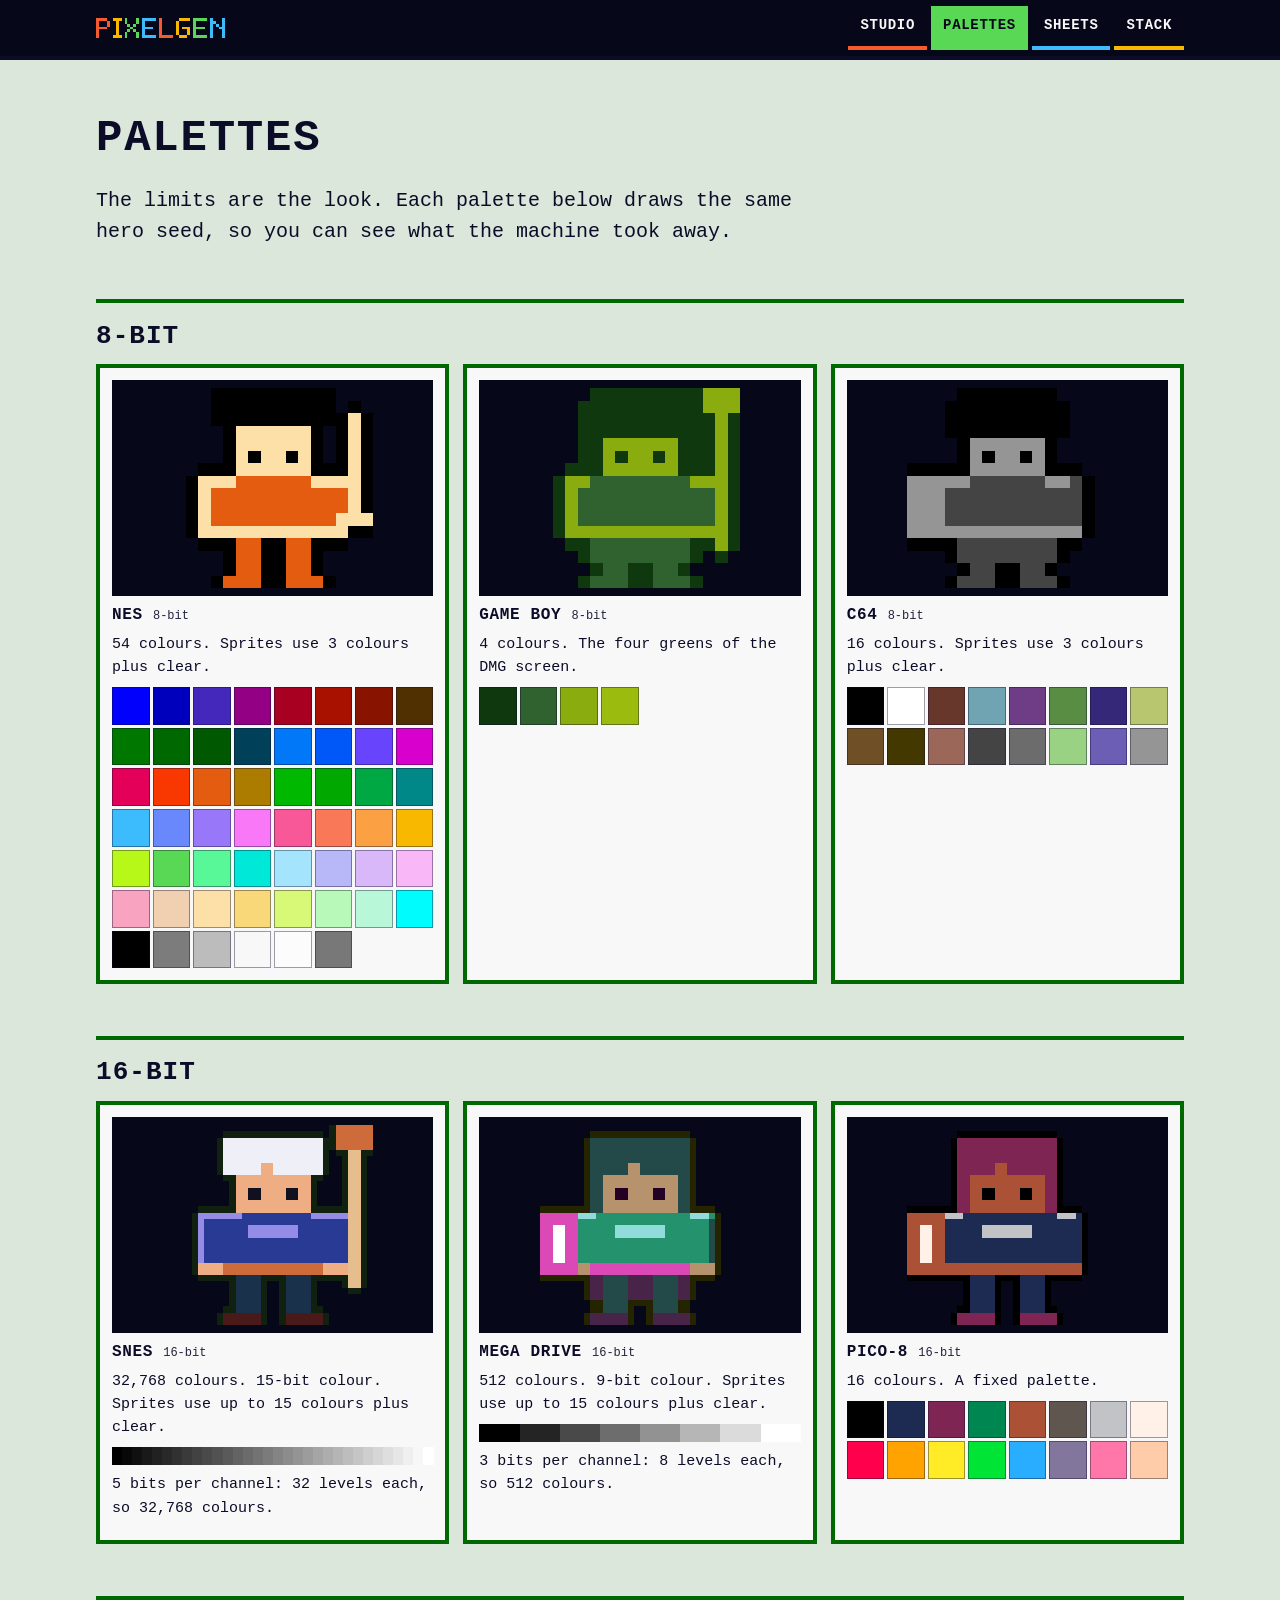
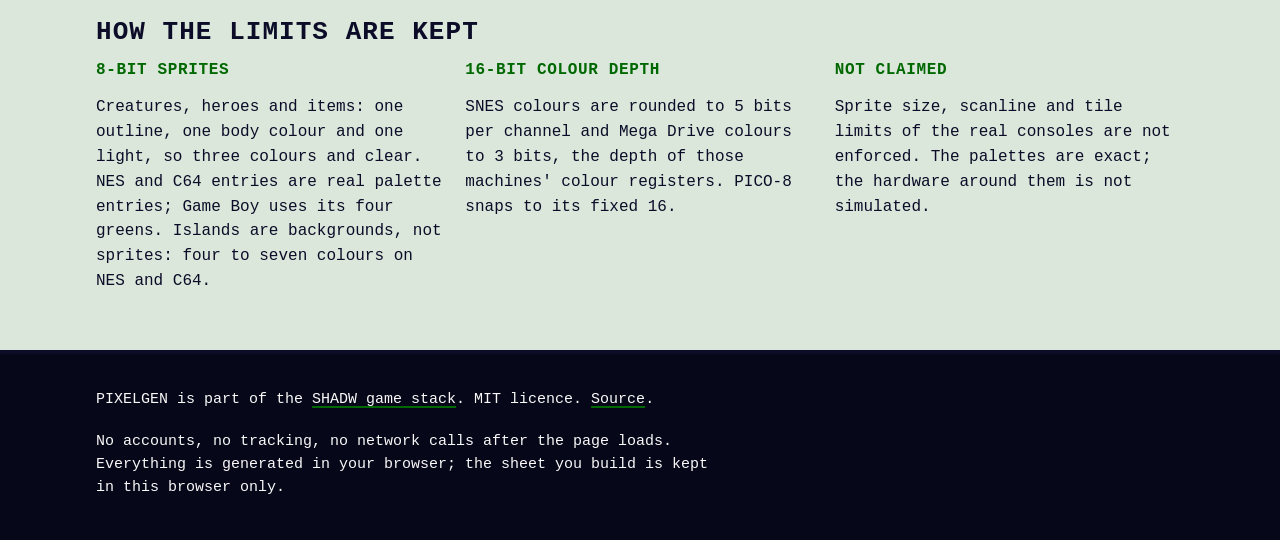
==== commit 0896e108: "Fix copy and layout after first panel round: scope colour-limit claims, honest stack tile, mobile fi" ====
--- a/site/palettes.html
+++ b/site/palettes.html
@@ -34,7 +34,7 @@
 <p>512 colours. 9-bit colour. Sprites use up to 15 colours plus clear.</p><p class="ramp" aria-hidden="true"><i style="background:rgb(0,0,0)"></i><i style="background:rgb(36,36,36)"></i><i style="background:rgb(73,73,73)"></i><i style="background:rgb(109,109,109)"></i><i style="background:rgb(146,146,146)"></i><i style="background:rgb(182,182,182)"></i><i style="background:rgb(219,219,219)"></i><i style="background:rgb(255,255,255)"></i></p><p class="cap">3 bits per channel: 8 levels each, so 512 colours.</p></div></li><li class="pcard"><div class="pc-art"><svg class="px" viewBox="0 0 32 32" shape-rendering="crispEdges" role="img" aria-label="A hero drawn in PICO-8"><path fill="#000000" d="M8 1h16v1h-16zM7 2h1v1h-1zM24 2h1v1h-1zM7 3h1v1h-1zM24 3h1v1h-1zM7 4h1v1h-1zM24 4h1v1h-1zM7 5h1v1h-1zM24 5h1v1h-1zM7 6h1v1h-1zM24 6h1v1h-1zM7 7h1v1h-1zM24 7h1v1h-1zM7 8h1v1h-1zM24 8h1v1h-1zM7 9h1v1h-1zM24 9h1v1h-1zM7 10h1v1h-1zM12 10h2v1h-2zM18 10h2v1h-2zM24 10h1v1h-1zM7 11h1v1h-1zM12 11h2v1h-2zM18 11h2v1h-2zM24 11h1v1h-1zM7 12h1v1h-1zM24 12h1v1h-1zM0 13h8v1h-8zM24 13h4v1h-4zM28 14h1v1h-1zM28 15h1v1h-1zM28 16h1v1h-1zM28 17h1v1h-1zM28 18h1v1h-1zM28 19h1v1h-1zM28 20h1v1h-1zM28 21h1v1h-1zM28 22h1v1h-1zM28 23h1v1h-1zM0 24h10v1h-10zM14 24h4v1h-4zM22 24h6v1h-6zM9 25h1v1h-1zM14 25h1v1h-1zM17 25h1v1h-1zM22 25h1v1h-1zM9 26h1v1h-1zM14 26h1v1h-1zM17 26h1v1h-1zM22 26h1v1h-1zM9 27h1v1h-1zM14 27h1v1h-1zM17 27h1v1h-1zM22 27h1v1h-1zM9 28h1v1h-1zM14 28h1v1h-1zM17 28h1v1h-1zM22 28h1v1h-1zM8 29h2v1h-2zM14 29h1v1h-1zM17 29h1v1h-1zM22 29h2v1h-2zM7 30h1v1h-1zM14 30h1v1h-1zM17 30h1v1h-1zM24 30h1v1h-1zM7 31h1v1h-1zM14 31h1v1h-1zM17 31h1v1h-1zM24 31h1v1h-1z"/><path fill="#7e2553" d="M8 2h16v1h-16zM8 3h16v1h-16zM8 4h16v1h-16zM8 5h16v1h-16zM8 6h6v1h-6zM16 6h8v1h-8zM8 7h6v1h-6zM16 7h8v1h-8zM8 8h2v1h-2zM22 8h2v1h-2zM8 9h2v1h-2zM22 9h2v1h-2zM8 10h2v1h-2zM22 10h2v1h-2zM8 11h2v1h-2zM22 11h2v1h-2zM8 12h2v1h-2zM22 12h2v1h-2zM8 13h2v1h-2zM22 13h2v1h-2zM8 30h6v1h-6zM18 30h6v1h-6zM8 31h6v1h-6zM18 31h6v1h-6z"/><path fill="#ab5236" d="M14 6h2v1h-2zM14 7h2v1h-2zM10 8h12v1h-12zM10 9h12v1h-12zM10 10h2v1h-2zM14 10h4v1h-4zM20 10h2v1h-2zM10 11h2v1h-2zM14 11h4v1h-4zM20 11h2v1h-2zM10 12h12v1h-12zM10 13h12v1h-12zM0 14h6v1h-6zM0 15h6v1h-6zM0 16h2v1h-2zM4 16h2v1h-2zM0 17h2v1h-2zM4 17h2v1h-2zM0 18h2v1h-2zM4 18h2v1h-2zM0 19h2v1h-2zM4 19h2v1h-2zM0 20h2v1h-2zM4 20h2v1h-2zM0 21h2v1h-2zM4 21h2v1h-2zM0 22h6v1h-6zM6 22h2v1h-2zM8 22h16v1h-16zM24 22h4v1h-4zM0 23h6v1h-6zM6 23h2v1h-2zM8 23h16v1h-16zM24 23h4v1h-4z"/><path fill="#c2c3c7" d="M6 14h3v1h-3zM24 14h3v1h-3zM12 16h8v1h-8zM12 17h8v1h-8z"/><path fill="#1d2b53" d="M9 14h15v1h-15zM27 14h1v1h-1zM6 15h21v1h-21zM27 15h1v1h-1zM6 16h6v1h-6zM20 16h7v1h-7zM27 16h1v1h-1zM6 17h6v1h-6zM20 17h7v1h-7zM27 17h1v1h-1zM6 18h21v1h-21zM27 18h1v1h-1zM6 19h21v1h-21zM27 19h1v1h-1zM6 20h21v1h-21zM27 20h1v1h-1zM6 21h21v1h-21zM27 21h1v1h-1zM10 24h4v1h-4zM18 24h4v1h-4zM10 25h4v1h-4zM18 25h4v1h-4zM10 26h4v1h-4zM18 26h4v1h-4zM10 27h4v1h-4zM18 27h4v1h-4zM10 28h4v1h-4zM18 28h4v1h-4zM10 29h4v1h-4zM18 29h4v1h-4z"/><path fill="#fff1e8" d="M2 16h2v1h-2zM2 17h2v1h-2zM2 18h2v1h-2zM2 19h2v1h-2zM2 20h2v1h-2zM2 21h2v1h-2z"/></svg></div><div><h3>PICO-8 <small>16-bit</small></h3>
 <p>16 colours. A fixed palette.</p><ul class="sw"><li style="background:#000000"><span class="sr">#000000</span></li><li style="background:#1D2B53"><span class="sr">#1D2B53</span></li><li style="background:#7E2553"><span class="sr">#7E2553</span></li><li style="background:#008751"><span class="sr">#008751</span></li><li style="background:#AB5236"><span class="sr">#AB5236</span></li><li style="background:#5F574F"><span class="sr">#5F574F</span></li><li style="background:#C2C3C7"><span class="sr">#C2C3C7</span></li><li style="background:#FFF1E8"><span class="sr">#FFF1E8</span></li><li style="background:#FF004D"><span class="sr">#FF004D</span></li><li style="background:#FFA300"><span class="sr">#FFA300</span></li><li style="background:#FFEC27"><span class="sr">#FFEC27</span></li><li style="background:#00E436"><span class="sr">#00E436</span></li><li style="background:#29ADFF"><span class="sr">#29ADFF</span></li><li style="background:#83769C"><span class="sr">#83769C</span></li><li style="background:#FF77A8"><span class="sr">#FF77A8</span></li><li style="background:#FFCCAA"><span class="sr">#FFCCAA</span></li></ul></div></li></ul>
 <h2>How the limits are kept</h2>
-<ul class="cols"><li><h3>8-bit sprites</h3><p>One outline colour, one body colour and one light: three colours and clear. NES and C64 columns are real palette entries; Game Boy uses its four greens.</p></li>
+<ul class="cols"><li><h3>8-bit sprites</h3><p>Creatures, heroes and items: one outline, one body colour and one light, so three colours and clear. NES and C64 entries are real palette entries; Game Boy uses its four greens. Islands are backgrounds, not sprites: four to seven colours on NES and C64.</p></li>
 <li><h3>16-bit colour depth</h3><p>SNES colours are rounded to 5 bits per channel and Mega Drive colours to 3 bits, the depth of those machines' colour registers. PICO-8 snaps to its fixed 16.</p></li>
 <li><h3>Not claimed</h3><p>Sprite size, scanline and tile limits of the real consoles are not enforced. The palettes are exact; the hardware around them is not simulated.</p></li></ul></div>
 </main>
--- a/site/assets/style.css
+++ b/site/assets/style.css
@@ -56,11 +56,15 @@
 .tile .go{margin-top:6px;font-weight:700;font-size:13px;text-transform:uppercase;letter-spacing:.05em;min-height:24px;display:flex;align-items:center}
 .tile .go::after{content:" >";white-space:pre}
 @media (hover:hover){.tile:hover{transform:translate(-2px,-2px);box-shadow:8px 8px 0 var(--c)}}
-.pal{flex-direction:column;align-items:stretch;justify-content:center;gap:10px;padding:10px;display:flex}
-.pal .prow{display:flex;flex-direction:column;gap:3px;font-size:12px}
+.tile .art.pal{flex-direction:column;align-items:stretch;justify-content:center;gap:10px;padding:10px;display:flex}
+.pal .prow{display:flex;flex-direction:column;gap:3px;font-size:12px;line-height:1.15}
 .pal b{font-weight:700;color:#F8F8F8;letter-spacing:.04em}
 .strip{display:flex;height:14px}.strip i{flex:1;display:block}
-@media (max-width:859px){.tile .art{aspect-ratio:4/3}.tile .go{display:none}.tile .fig{min-height:0}.tile a{padding-bottom:10px}}
+@media (max-width:859px){.tile .art{aspect-ratio:4/3}.tile .go{display:none}.tile[data-z=studio] .go{display:flex}.tile .fig{min-height:0}.tile a{padding-bottom:10px}.tile .art.pal{gap:5px;padding:6px;aspect-ratio:auto}.pal .prow{gap:2px}.pal .strip{height:9px}}
+.tile[data-z=studio] .go{background:var(--c);color:#07071A;padding:0 10px;min-height:32px;align-self:flex-start}
+.tile[data-z=studio] .go::after{content:" >"}
+@media (max-width:899px){.studio-grid .stage{display:contents}.studio-grid .frame{order:-2}.studio-grid .controls{order:-1}}
+.hint{margin:0 0 10px;font-size:15px}
 /* bands */
 .band{padding-bottom:32px}
 .cols{list-style:none;margin:0;padding:0;display:grid;gap:20px;grid-template-columns:1fr}
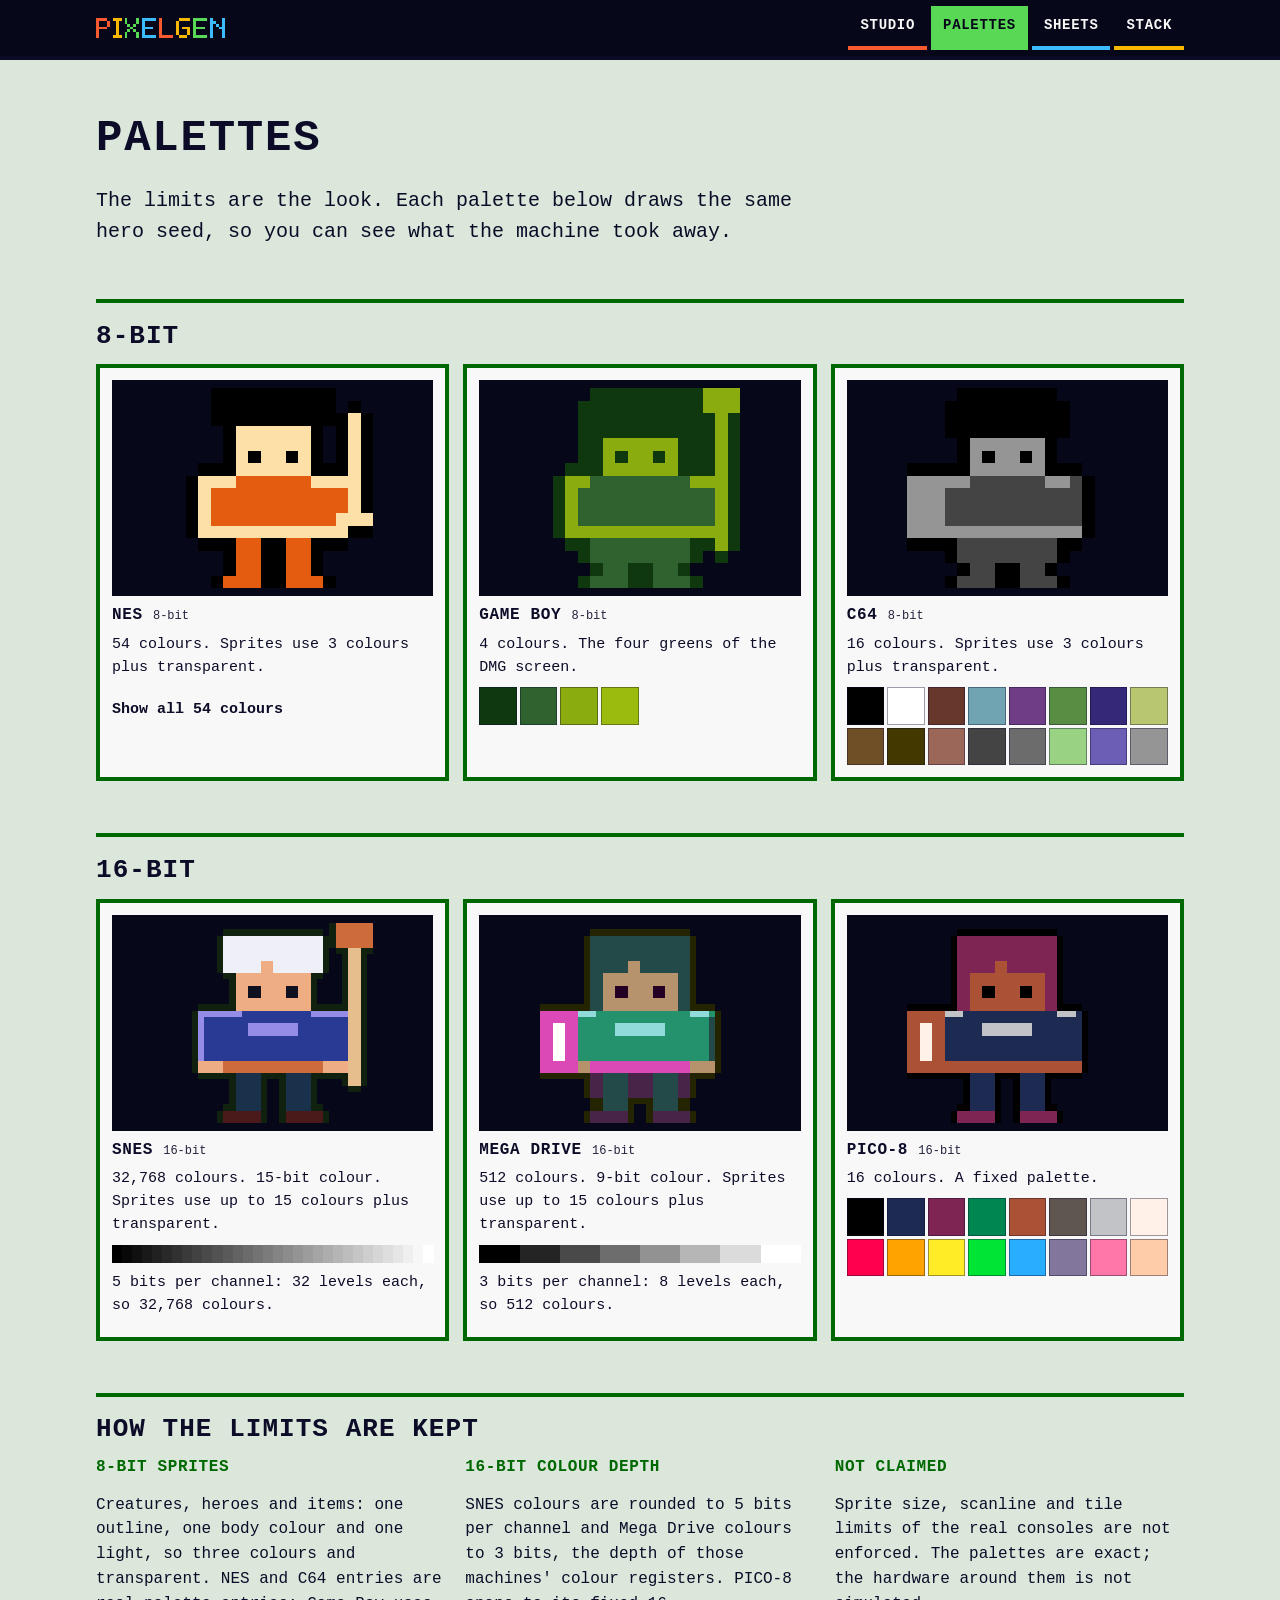
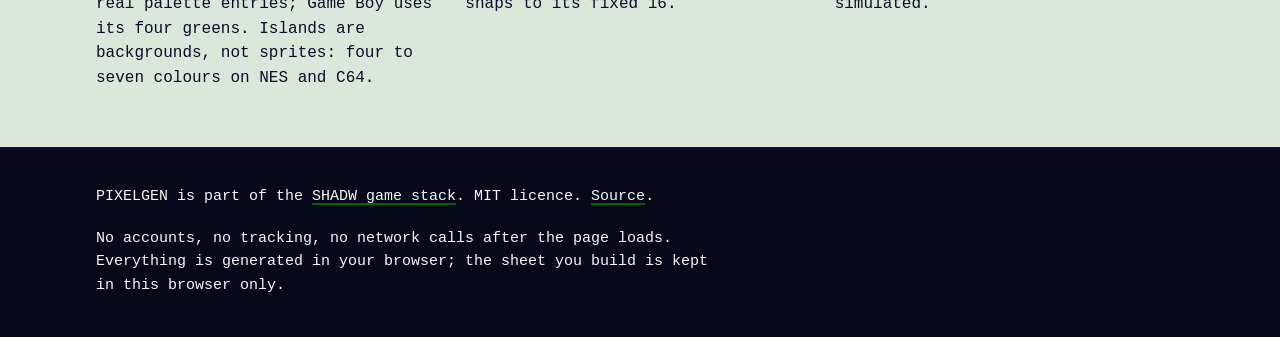
==== commit 848c27e4: "Describe every sprite in words, keep focus on variant select, name colours, plain-language copy" ====
--- a/site/palettes.html
+++ b/site/palettes.html
@@ -25,16 +25,16 @@
 <main id="main">
 <div class="wrap"><h1>Palettes</h1>
 <p class="lede">The limits are the look. Each palette below draws the same hero seed, so you can see what the machine took away.</p>
-<h2>8-bit</h2><ul class="pcards"><li class="pcard"><div class="pc-art"><svg class="px" viewBox="0 0 16 16" shape-rendering="crispEdges" role="img" aria-label="A hero drawn in NES"><path fill="#000000" d="M3 0h1v1h-1zM4 0h2v1h-2zM6 0h1v1h-1zM7 0h2v1h-2zM9 0h1v1h-1zM10 0h2v1h-2zM12 0h1v1h-1zM3 1h1v1h-1zM4 1h8v1h-8zM12 1h1v1h-1zM14 1h1v1h-1zM3 2h1v1h-1zM4 2h8v1h-8zM12 2h2v1h-2zM15 2h1v1h-1zM4 3h1v1h-1zM11 3h1v1h-1zM13 3h1v1h-1zM15 3h1v1h-1zM4 4h1v1h-1zM11 4h1v1h-1zM13 4h1v1h-1zM15 4h1v1h-1zM4 5h1v1h-1zM6 5h1v1h-1zM9 5h1v1h-1zM11 5h1v1h-1zM13 5h1v1h-1zM15 5h1v1h-1zM2 6h3v1h-3zM11 6h3v1h-3zM15 6h1v1h-1zM1 7h1v1h-1zM15 7h1v1h-1zM1 8h1v1h-1zM15 8h1v1h-1zM1 9h1v1h-1zM15 9h1v1h-1zM1 10h1v1h-1zM1 11h1v1h-1zM14 11h2v1h-2zM2 12h3v1h-3zM7 12h2v1h-2zM11 12h3v1h-3zM4 13h1v1h-1zM7 13h2v1h-2zM11 13h1v1h-1zM4 14h1v1h-1zM7 14h2v1h-2zM11 14h1v1h-1zM3 15h1v1h-1zM7 15h2v1h-2zM12 15h1v1h-1z"/><path fill="#fce0a8" d="M14 2h1v1h-1zM5 3h6v1h-6zM14 3h1v1h-1zM5 4h6v1h-6zM14 4h1v1h-1zM5 5h1v1h-1zM7 5h2v1h-2zM10 5h1v1h-1zM14 5h1v1h-1zM5 6h6v1h-6zM14 6h1v1h-1zM2 7h3v1h-3zM11 7h3v1h-3zM14 7h1v1h-1zM2 8h1v1h-1zM14 8h1v1h-1zM2 9h1v1h-1zM14 9h1v1h-1zM2 10h1v1h-1zM13 10h3v1h-3zM2 11h2v1h-2zM4 11h8v1h-8zM12 11h2v1h-2z"/><path fill="#e45c10" d="M5 7h6v1h-6zM3 8h11v1h-11zM3 9h11v1h-11zM3 10h10v1h-10zM5 12h2v1h-2zM9 12h2v1h-2zM5 13h2v1h-2zM9 13h2v1h-2zM5 14h2v1h-2zM9 14h2v1h-2zM4 15h3v1h-3zM9 15h3v1h-3z"/></svg></div><div><h3>NES <small>8-bit</small></h3>
-<p>54 colours. Sprites use 3 colours plus clear.</p><ul class="sw"><li style="background:#0000FC"><span class="sr">#0000FC</span></li><li style="background:#0000BC"><span class="sr">#0000BC</span></li><li style="background:#4428BC"><span class="sr">#4428BC</span></li><li style="background:#940084"><span class="sr">#940084</span></li><li style="background:#A80020"><span class="sr">#A80020</span></li><li style="background:#A81000"><span class="sr">#A81000</span></li><li style="background:#881400"><span class="sr">#881400</span></li><li style="background:#503000"><span class="sr">#503000</span></li><li style="background:#007800"><span class="sr">#007800</span></li><li style="background:#006800"><span class="sr">#006800</span></li><li style="background:#005800"><span class="sr">#005800</span></li><li style="background:#004058"><span class="sr">#004058</span></li><li style="background:#0078F8"><span class="sr">#0078F8</span></li><li style="background:#0058F8"><span class="sr">#0058F8</span></li><li style="background:#6844FC"><span class="sr">#6844FC</span></li><li style="background:#D800CC"><span class="sr">#D800CC</span></li><li style="background:#E40058"><span class="sr">#E40058</span></li><li style="background:#F83800"><span class="sr">#F83800</span></li><li style="background:#E45C10"><span class="sr">#E45C10</span></li><li style="background:#AC7C00"><span class="sr">#AC7C00</span></li><li style="background:#00B800"><span class="sr">#00B800</span></li><li style="background:#00A800"><span class="sr">#00A800</span></li><li style="background:#00A844"><span class="sr">#00A844</span></li><li style="background:#008888"><span class="sr">#008888</span></li><li style="background:#3CBCFC"><span class="sr">#3CBCFC</span></li><li style="background:#6888FC"><span class="sr">#6888FC</span></li><li style="background:#9878F8"><span class="sr">#9878F8</span></li><li style="background:#F878F8"><span class="sr">#F878F8</span></li><li style="background:#F85898"><span class="sr">#F85898</span></li><li style="background:#F87858"><span class="sr">#F87858</span></li><li style="background:#FCA044"><span class="sr">#FCA044</span></li><li style="background:#F8B800"><span class="sr">#F8B800</span></li><li style="background:#B8F818"><span class="sr">#B8F818</span></li><li style="background:#58D854"><span class="sr">#58D854</span></li><li style="background:#58F898"><span class="sr">#58F898</span></li><li style="background:#00E8D8"><span class="sr">#00E8D8</span></li><li style="background:#A4E4FC"><span class="sr">#A4E4FC</span></li><li style="background:#B8B8F8"><span class="sr">#B8B8F8</span></li><li style="background:#D8B8F8"><span class="sr">#D8B8F8</span></li><li style="background:#F8B8F8"><span class="sr">#F8B8F8</span></li><li style="background:#F8A4C0"><span class="sr">#F8A4C0</span></li><li style="background:#F0D0B0"><span class="sr">#F0D0B0</span></li><li style="background:#FCE0A8"><span class="sr">#FCE0A8</span></li><li style="background:#F8D878"><span class="sr">#F8D878</span></li><li style="background:#D8F878"><span class="sr">#D8F878</span></li><li style="background:#B8F8B8"><span class="sr">#B8F8B8</span></li><li style="background:#B8F8D8"><span class="sr">#B8F8D8</span></li><li style="background:#00FCFC"><span class="sr">#00FCFC</span></li><li style="background:#000000"><span class="sr">#000000</span></li><li style="background:#7C7C7C"><span class="sr">#7C7C7C</span></li><li style="background:#BCBCBC"><span class="sr">#BCBCBC</span></li><li style="background:#F8F8F8"><span class="sr">#F8F8F8</span></li><li style="background:#FCFCFC"><span class="sr">#FCFCFC</span></li><li style="background:#787878"><span class="sr">#787878</span></li></ul></div></li><li class="pcard"><div class="pc-art"><svg class="px" viewBox="0 0 16 16" shape-rendering="crispEdges" role="img" aria-label="A hero drawn in Game Boy"><path fill="#0f380f" d="M4 0h9v1h-9zM3 1h1v1h-1zM4 1h8v1h-8zM12 1h1v1h-1zM3 2h1v1h-1zM4 2h8v1h-8zM12 2h2v1h-2zM15 2h1v1h-1zM3 3h1v1h-1zM4 3h8v1h-8zM12 3h2v1h-2zM15 3h1v1h-1zM3 4h1v1h-1zM4 4h1v1h-1zM11 4h1v1h-1zM12 4h2v1h-2zM15 4h1v1h-1zM3 5h1v1h-1zM4 5h1v1h-1zM6 5h1v1h-1zM9 5h1v1h-1zM11 5h1v1h-1zM12 5h2v1h-2zM15 5h1v1h-1zM2 6h2v1h-2zM4 6h1v1h-1zM11 6h1v1h-1zM12 6h2v1h-2zM15 6h1v1h-1zM1 7h1v1h-1zM15 7h1v1h-1zM1 8h1v1h-1zM15 8h1v1h-1zM1 9h1v1h-1zM15 9h1v1h-1zM1 10h1v1h-1zM15 10h1v1h-1zM1 11h1v1h-1zM15 11h1v1h-1zM2 12h2v1h-2zM12 12h2v1h-2zM15 12h1v1h-1zM3 13h1v1h-1zM12 13h1v1h-1zM14 13h1v1h-1zM4 14h1v1h-1zM7 14h2v1h-2zM11 14h1v1h-1zM3 15h1v1h-1zM7 15h2v1h-2zM12 15h1v1h-1z"/><path fill="#8bac0f" d="M13 0h3v1h-3zM13 1h3v1h-3zM14 2h1v1h-1zM14 3h1v1h-1zM5 4h6v1h-6zM14 4h1v1h-1zM5 5h1v1h-1zM7 5h2v1h-2zM10 5h1v1h-1zM14 5h1v1h-1zM5 6h6v1h-6zM14 6h1v1h-1zM2 7h2v1h-2zM12 7h2v1h-2zM14 7h1v1h-1zM2 8h1v1h-1zM14 8h1v1h-1zM2 9h1v1h-1zM14 9h1v1h-1zM2 10h1v1h-1zM14 10h1v1h-1zM2 11h2v1h-2zM4 11h8v1h-8zM12 11h2v1h-2zM14 11h1v1h-1zM14 12h1v1h-1z"/><path fill="#306230" d="M4 7h8v1h-8zM3 8h11v1h-11zM3 9h11v1h-11zM3 10h11v1h-11zM4 12h1v1h-1zM5 12h2v1h-2zM7 12h2v1h-2zM9 12h2v1h-2zM11 12h1v1h-1zM4 13h1v1h-1zM5 13h2v1h-2zM7 13h2v1h-2zM9 13h2v1h-2zM11 13h1v1h-1zM5 14h2v1h-2zM9 14h2v1h-2zM4 15h3v1h-3zM9 15h3v1h-3z"/></svg></div><div><h3>Game Boy <small>8-bit</small></h3>
-<p>4 colours. The four greens of the DMG screen.</p><ul class="sw"><li style="background:#0F380F"><span class="sr">#0F380F</span></li><li style="background:#306230"><span class="sr">#306230</span></li><li style="background:#8BAC0F"><span class="sr">#8BAC0F</span></li><li style="background:#9BBC0F"><span class="sr">#9BBC0F</span></li></ul></div></li><li class="pcard"><div class="pc-art"><svg class="px" viewBox="0 0 16 16" shape-rendering="crispEdges" role="img" aria-label="A hero drawn in C64"><path fill="#000000" d="M4 0h8v1h-8zM3 1h1v1h-1zM4 1h8v1h-8zM12 1h1v1h-1zM3 2h1v1h-1zM4 2h8v1h-8zM12 2h1v1h-1zM3 3h1v1h-1zM4 3h8v1h-8zM12 3h1v1h-1zM4 4h1v1h-1zM11 4h1v1h-1zM4 5h1v1h-1zM6 5h1v1h-1zM9 5h1v1h-1zM11 5h1v1h-1zM0 6h5v1h-5zM11 6h3v1h-3zM14 7h1v1h-1zM14 8h1v1h-1zM14 9h1v1h-1zM14 10h1v1h-1zM14 11h1v1h-1zM0 12h4v1h-4zM12 12h2v1h-2zM3 13h1v1h-1zM12 13h1v1h-1zM4 14h1v1h-1zM7 14h2v1h-2zM11 14h1v1h-1zM3 15h1v1h-1zM7 15h2v1h-2zM12 15h1v1h-1z"/><path fill="#959595" d="M5 4h6v1h-6zM5 5h1v1h-1zM7 5h2v1h-2zM10 5h1v1h-1zM5 6h6v1h-6zM0 7h3v1h-3zM3 7h2v1h-2zM11 7h2v1h-2zM0 8h1v1h-1zM1 8h1v1h-1zM2 8h1v1h-1zM0 9h1v1h-1zM1 9h1v1h-1zM2 9h1v1h-1zM0 10h1v1h-1zM1 10h1v1h-1zM2 10h1v1h-1zM0 11h3v1h-3zM3 11h1v1h-1zM4 11h8v1h-8zM12 11h2v1h-2z"/><path fill="#444444" d="M5 7h6v1h-6zM13 7h1v1h-1zM3 8h11v1h-11zM3 9h11v1h-11zM3 10h11v1h-11zM4 12h1v1h-1zM5 12h2v1h-2zM7 12h2v1h-2zM9 12h2v1h-2zM11 12h1v1h-1zM4 13h1v1h-1zM5 13h2v1h-2zM7 13h2v1h-2zM9 13h2v1h-2zM11 13h1v1h-1zM5 14h2v1h-2zM9 14h2v1h-2zM4 15h3v1h-3zM9 15h3v1h-3z"/></svg></div><div><h3>C64 <small>8-bit</small></h3>
-<p>16 colours. Sprites use 3 colours plus clear.</p><ul class="sw"><li style="background:#000000"><span class="sr">#000000</span></li><li style="background:#FFFFFF"><span class="sr">#FFFFFF</span></li><li style="background:#68372B"><span class="sr">#68372B</span></li><li style="background:#70A4B2"><span class="sr">#70A4B2</span></li><li style="background:#6F3D86"><span class="sr">#6F3D86</span></li><li style="background:#588D43"><span class="sr">#588D43</span></li><li style="background:#352879"><span class="sr">#352879</span></li><li style="background:#B8C76F"><span class="sr">#B8C76F</span></li><li style="background:#6F4F25"><span class="sr">#6F4F25</span></li><li style="background:#433900"><span class="sr">#433900</span></li><li style="background:#9A6759"><span class="sr">#9A6759</span></li><li style="background:#444444"><span class="sr">#444444</span></li><li style="background:#6C6C6C"><span class="sr">#6C6C6C</span></li><li style="background:#9AD284"><span class="sr">#9AD284</span></li><li style="background:#6C5EB5"><span class="sr">#6C5EB5</span></li><li style="background:#959595"><span class="sr">#959595</span></li></ul></div></li></ul>
-<h2>16-bit</h2><ul class="pcards"><li class="pcard"><div class="pc-art"><svg class="px" viewBox="0 0 32 32" shape-rendering="crispEdges" role="img" aria-label="A hero drawn in SNES"><path fill="#102110" d="M25 0h1v1h-1zM8 1h16v1h-16zM25 1h1v1h-1zM7 2h1v1h-1zM24 2h2v1h-2zM7 3h1v1h-1zM24 3h2v1h-2zM7 4h1v1h-1zM24 4h1v1h-1zM26 4h2v1h-2zM30 4h2v1h-2zM7 5h1v1h-1zM24 5h1v1h-1zM27 5h1v1h-1zM30 5h1v1h-1zM7 6h1v1h-1zM24 6h1v1h-1zM27 6h1v1h-1zM30 6h1v1h-1zM7 7h1v1h-1zM24 7h1v1h-1zM27 7h1v1h-1zM30 7h1v1h-1zM8 8h2v1h-2zM22 8h2v1h-2zM27 8h1v1h-1zM30 8h1v1h-1zM9 9h1v1h-1zM22 9h1v1h-1zM27 9h1v1h-1zM30 9h1v1h-1zM9 10h1v1h-1zM22 10h1v1h-1zM27 10h1v1h-1zM30 10h1v1h-1zM9 11h1v1h-1zM22 11h1v1h-1zM27 11h1v1h-1zM30 11h1v1h-1zM9 12h1v1h-1zM22 12h1v1h-1zM27 12h1v1h-1zM30 12h1v1h-1zM4 13h6v1h-6zM22 13h6v1h-6zM30 13h1v1h-1zM3 14h1v1h-1zM30 14h1v1h-1zM3 15h1v1h-1zM30 15h1v1h-1zM3 16h1v1h-1zM30 16h1v1h-1zM3 17h1v1h-1zM30 17h1v1h-1zM3 18h1v1h-1zM30 18h1v1h-1zM3 19h1v1h-1zM30 19h1v1h-1zM3 20h1v1h-1zM30 20h1v1h-1zM3 21h1v1h-1zM30 21h1v1h-1zM3 22h1v1h-1zM30 22h1v1h-1zM3 23h1v1h-1zM30 23h1v1h-1zM4 24h6v1h-6zM14 24h4v1h-4zM22 24h6v1h-6zM30 24h1v1h-1zM9 25h1v1h-1zM14 25h1v1h-1zM17 25h1v1h-1zM22 25h1v1h-1zM27 25h1v1h-1zM30 25h1v1h-1zM9 26h1v1h-1zM14 26h1v1h-1zM17 26h1v1h-1zM22 26h1v1h-1zM28 26h2v1h-2zM9 27h1v1h-1zM14 27h1v1h-1zM17 27h1v1h-1zM22 27h1v1h-1zM9 28h1v1h-1zM14 28h1v1h-1zM17 28h1v1h-1zM22 28h1v1h-1zM8 29h2v1h-2zM14 29h1v1h-1zM17 29h1v1h-1zM22 29h2v1h-2zM7 30h1v1h-1zM14 30h1v1h-1zM17 30h1v1h-1zM24 30h1v1h-1zM7 31h1v1h-1zM14 31h1v1h-1zM17 31h1v1h-1zM24 31h1v1h-1z"/><path fill="#ce6b3a" d="M26 0h6v1h-6zM26 1h6v1h-6zM26 2h6v1h-6zM26 3h6v1h-6zM8 22h16v1h-16zM8 23h16v1h-16z"/><path fill="#efeff7" d="M8 2h16v1h-16zM8 3h16v1h-16zM8 4h16v1h-16zM8 5h16v1h-16zM8 6h6v1h-6zM16 6h8v1h-8zM8 7h6v1h-6zM16 7h8v1h-8z"/><path fill="#e6bd8c" d="M28 4h2v1h-2zM28 5h2v1h-2zM28 6h2v1h-2zM28 7h2v1h-2zM28 8h2v1h-2zM28 9h2v1h-2zM28 10h2v1h-2zM28 11h2v1h-2zM28 12h2v1h-2zM28 13h2v1h-2zM28 14h2v1h-2zM28 15h2v1h-2zM28 16h2v1h-2zM28 17h2v1h-2zM28 18h2v1h-2zM28 19h2v1h-2zM28 20h2v1h-2zM28 21h2v1h-2zM28 22h2v1h-2zM28 23h2v1h-2zM28 24h2v1h-2zM28 25h2v1h-2z"/><path fill="#efad84" d="M14 6h2v1h-2zM14 7h2v1h-2zM10 8h12v1h-12zM10 9h12v1h-12zM10 10h2v1h-2zM14 10h4v1h-4zM20 10h2v1h-2zM10 11h2v1h-2zM14 11h4v1h-4zM20 11h2v1h-2zM10 12h12v1h-12zM10 13h12v1h-12zM4 22h4v1h-4zM24 22h4v1h-4zM4 23h4v1h-4zM24 23h4v1h-4z"/><path fill="#101021" d="M12 10h2v1h-2zM18 10h2v1h-2zM12 11h2v1h-2zM18 11h2v1h-2z"/><path fill="#948ce6" d="M4 14h7v1h-7zM22 14h6v1h-6zM4 15h1v1h-1zM4 16h1v1h-1zM12 16h8v1h-8zM4 17h1v1h-1zM12 17h8v1h-8zM4 18h1v1h-1zM4 19h1v1h-1zM4 20h1v1h-1zM4 21h1v1h-1z"/><path fill="#293a94" d="M11 14h11v1h-11zM5 15h23v1h-23zM5 16h7v1h-7zM20 16h8v1h-8zM5 17h7v1h-7zM20 17h8v1h-8zM5 18h23v1h-23zM5 19h23v1h-23zM5 20h23v1h-23zM5 21h23v1h-23z"/><path fill="#19314a" d="M10 24h4v1h-4zM18 24h4v1h-4zM10 25h4v1h-4zM18 25h4v1h-4zM10 26h4v1h-4zM18 26h4v1h-4zM10 27h4v1h-4zM18 27h4v1h-4zM10 28h4v1h-4zM18 28h4v1h-4zM10 29h4v1h-4zM18 29h4v1h-4z"/><path fill="#4a1919" d="M8 30h6v1h-6zM18 30h6v1h-6zM8 31h6v1h-6zM18 31h6v1h-6z"/></svg></div><div><h3>SNES <small>16-bit</small></h3>
-<p>32,768 colours. 15-bit colour. Sprites use up to 15 colours plus clear.</p><p class="ramp" aria-hidden="true"><i style="background:rgb(0,0,0)"></i><i style="background:rgb(8,8,8)"></i><i style="background:rgb(16,16,16)"></i><i style="background:rgb(25,25,25)"></i><i style="background:rgb(33,33,33)"></i><i style="background:rgb(41,41,41)"></i><i style="background:rgb(49,49,49)"></i><i style="background:rgb(58,58,58)"></i><i style="background:rgb(66,66,66)"></i><i style="background:rgb(74,74,74)"></i><i style="background:rgb(82,82,82)"></i><i style="background:rgb(90,90,90)"></i><i style="background:rgb(99,99,99)"></i><i style="background:rgb(107,107,107)"></i><i style="background:rgb(115,115,115)"></i><i style="background:rgb(123,123,123)"></i><i style="background:rgb(132,132,132)"></i><i style="background:rgb(140,140,140)"></i><i style="background:rgb(148,148,148)"></i><i style="background:rgb(156,156,156)"></i><i style="background:rgb(165,165,165)"></i><i style="background:rgb(173,173,173)"></i><i style="background:rgb(181,181,181)"></i><i style="background:rgb(189,189,189)"></i><i style="background:rgb(197,197,197)"></i><i style="background:rgb(206,206,206)"></i><i style="background:rgb(214,214,214)"></i><i style="background:rgb(222,222,222)"></i><i style="background:rgb(230,230,230)"></i><i style="background:rgb(239,239,239)"></i><i style="background:rgb(247,247,247)"></i><i style="background:rgb(255,255,255)"></i></p><p class="cap">5 bits per channel: 32 levels each, so 32,768 colours.</p></div></li><li class="pcard"><div class="pc-art"><svg class="px" viewBox="0 0 32 32" shape-rendering="crispEdges" role="img" aria-label="A hero drawn in Mega Drive"><path fill="#242400" d="M8 1h16v1h-16zM7 2h1v1h-1zM24 2h1v1h-1zM7 3h1v1h-1zM24 3h1v1h-1zM7 4h1v1h-1zM24 4h1v1h-1zM7 5h1v1h-1zM24 5h1v1h-1zM7 6h1v1h-1zM24 6h1v1h-1zM7 7h1v1h-1zM24 7h1v1h-1zM7 8h1v1h-1zM24 8h1v1h-1zM7 9h1v1h-1zM24 9h1v1h-1zM7 10h1v1h-1zM24 10h1v1h-1zM7 11h1v1h-1zM24 11h1v1h-1zM7 12h1v1h-1zM24 12h1v1h-1zM0 13h8v1h-8zM24 13h4v1h-4zM28 14h1v1h-1zM28 15h1v1h-1zM28 16h1v1h-1zM28 17h1v1h-1zM28 18h1v1h-1zM28 19h1v1h-1zM28 20h1v1h-1zM28 21h1v1h-1zM28 22h1v1h-1zM28 23h1v1h-1zM0 24h8v1h-8zM24 24h4v1h-4zM7 25h1v1h-1zM24 25h1v1h-1zM7 26h1v1h-1zM24 26h1v1h-1zM7 27h1v1h-1zM24 27h1v1h-1zM8 28h2v1h-2zM14 28h4v1h-4zM22 28h2v1h-2zM8 29h2v1h-2zM14 29h1v1h-1zM17 29h1v1h-1zM22 29h2v1h-2zM7 30h1v1h-1zM14 30h1v1h-1zM17 30h1v1h-1zM24 30h1v1h-1zM7 31h1v1h-1zM14 31h1v1h-1zM17 31h1v1h-1zM24 31h1v1h-1z"/><path fill="#244949" d="M8 2h16v1h-16zM8 3h16v1h-16zM8 4h16v1h-16zM8 5h16v1h-16zM8 6h6v1h-6zM16 6h8v1h-8zM8 7h6v1h-6zM16 7h8v1h-8zM8 8h2v1h-2zM22 8h2v1h-2zM8 9h2v1h-2zM22 9h2v1h-2zM8 10h2v1h-2zM22 10h2v1h-2zM8 11h2v1h-2zM22 11h2v1h-2zM8 12h2v1h-2zM22 12h2v1h-2zM8 13h2v1h-2zM22 13h2v1h-2zM27 15h1v1h-1zM27 16h1v1h-1zM27 17h1v1h-1zM27 18h1v1h-1zM27 19h1v1h-1zM27 20h1v1h-1zM27 21h1v1h-1zM10 24h4v1h-4zM18 24h4v1h-4zM10 25h4v1h-4zM18 25h4v1h-4zM10 26h4v1h-4zM18 26h4v1h-4zM10 27h4v1h-4zM18 27h4v1h-4zM10 28h4v1h-4zM18 28h4v1h-4zM10 29h4v1h-4zM18 29h4v1h-4z"/><path fill="#b6926d" d="M14 6h2v1h-2zM14 7h2v1h-2zM10 8h12v1h-12zM10 9h12v1h-12zM10 10h2v1h-2zM14 10h4v1h-4zM20 10h2v1h-2zM10 11h2v1h-2zM14 11h4v1h-4zM20 11h2v1h-2zM10 12h12v1h-12zM10 13h12v1h-12zM6 22h2v1h-2zM24 22h4v1h-4zM6 23h2v1h-2zM24 23h4v1h-4z"/><path fill="#240024" d="M12 10h2v1h-2zM18 10h2v1h-2zM12 11h2v1h-2zM18 11h2v1h-2z"/><path fill="#db49b6" d="M0 14h6v1h-6zM0 15h6v1h-6zM0 16h2v1h-2zM4 16h2v1h-2zM0 17h2v1h-2zM4 17h2v1h-2zM0 18h2v1h-2zM4 18h2v1h-2zM0 19h2v1h-2zM4 19h2v1h-2zM0 20h2v1h-2zM4 20h2v1h-2zM0 21h2v1h-2zM4 21h2v1h-2zM0 22h6v1h-6zM8 22h16v1h-16zM0 23h6v1h-6zM8 23h16v1h-16z"/><path fill="#92dbdb" d="M6 14h3v1h-3zM24 14h3v1h-3zM12 16h8v1h-8zM12 17h8v1h-8z"/><path fill="#24926d" d="M9 14h15v1h-15zM27 14h1v1h-1zM6 15h21v1h-21zM6 16h6v1h-6zM20 16h7v1h-7zM6 17h6v1h-6zM20 17h7v1h-7zM6 18h21v1h-21zM6 19h21v1h-21zM6 20h21v1h-21zM6 21h21v1h-21z"/><path fill="#ffffff" d="M2 16h2v1h-2zM2 17h2v1h-2zM2 18h2v1h-2zM2 19h2v1h-2zM2 20h2v1h-2zM2 21h2v1h-2z"/><path fill="#492449" d="M8 24h2v1h-2zM14 24h4v1h-4zM22 24h2v1h-2zM8 25h2v1h-2zM14 25h4v1h-4zM22 25h2v1h-2zM8 26h2v1h-2zM14 26h4v1h-4zM22 26h2v1h-2zM8 27h2v1h-2zM14 27h4v1h-4zM22 27h2v1h-2zM8 30h6v1h-6zM18 30h6v1h-6zM8 31h6v1h-6zM18 31h6v1h-6z"/></svg></div><div><h3>Mega Drive <small>16-bit</small></h3>
-<p>512 colours. 9-bit colour. Sprites use up to 15 colours plus clear.</p><p class="ramp" aria-hidden="true"><i style="background:rgb(0,0,0)"></i><i style="background:rgb(36,36,36)"></i><i style="background:rgb(73,73,73)"></i><i style="background:rgb(109,109,109)"></i><i style="background:rgb(146,146,146)"></i><i style="background:rgb(182,182,182)"></i><i style="background:rgb(219,219,219)"></i><i style="background:rgb(255,255,255)"></i></p><p class="cap">3 bits per channel: 8 levels each, so 512 colours.</p></div></li><li class="pcard"><div class="pc-art"><svg class="px" viewBox="0 0 32 32" shape-rendering="crispEdges" role="img" aria-label="A hero drawn in PICO-8"><path fill="#000000" d="M8 1h16v1h-16zM7 2h1v1h-1zM24 2h1v1h-1zM7 3h1v1h-1zM24 3h1v1h-1zM7 4h1v1h-1zM24 4h1v1h-1zM7 5h1v1h-1zM24 5h1v1h-1zM7 6h1v1h-1zM24 6h1v1h-1zM7 7h1v1h-1zM24 7h1v1h-1zM7 8h1v1h-1zM24 8h1v1h-1zM7 9h1v1h-1zM24 9h1v1h-1zM7 10h1v1h-1zM12 10h2v1h-2zM18 10h2v1h-2zM24 10h1v1h-1zM7 11h1v1h-1zM12 11h2v1h-2zM18 11h2v1h-2zM24 11h1v1h-1zM7 12h1v1h-1zM24 12h1v1h-1zM0 13h8v1h-8zM24 13h4v1h-4zM28 14h1v1h-1zM28 15h1v1h-1zM28 16h1v1h-1zM28 17h1v1h-1zM28 18h1v1h-1zM28 19h1v1h-1zM28 20h1v1h-1zM28 21h1v1h-1zM28 22h1v1h-1zM28 23h1v1h-1zM0 24h10v1h-10zM14 24h4v1h-4zM22 24h6v1h-6zM9 25h1v1h-1zM14 25h1v1h-1zM17 25h1v1h-1zM22 25h1v1h-1zM9 26h1v1h-1zM14 26h1v1h-1zM17 26h1v1h-1zM22 26h1v1h-1zM9 27h1v1h-1zM14 27h1v1h-1zM17 27h1v1h-1zM22 27h1v1h-1zM9 28h1v1h-1zM14 28h1v1h-1zM17 28h1v1h-1zM22 28h1v1h-1zM8 29h2v1h-2zM14 29h1v1h-1zM17 29h1v1h-1zM22 29h2v1h-2zM7 30h1v1h-1zM14 30h1v1h-1zM17 30h1v1h-1zM24 30h1v1h-1zM7 31h1v1h-1zM14 31h1v1h-1zM17 31h1v1h-1zM24 31h1v1h-1z"/><path fill="#7e2553" d="M8 2h16v1h-16zM8 3h16v1h-16zM8 4h16v1h-16zM8 5h16v1h-16zM8 6h6v1h-6zM16 6h8v1h-8zM8 7h6v1h-6zM16 7h8v1h-8zM8 8h2v1h-2zM22 8h2v1h-2zM8 9h2v1h-2zM22 9h2v1h-2zM8 10h2v1h-2zM22 10h2v1h-2zM8 11h2v1h-2zM22 11h2v1h-2zM8 12h2v1h-2zM22 12h2v1h-2zM8 13h2v1h-2zM22 13h2v1h-2zM8 30h6v1h-6zM18 30h6v1h-6zM8 31h6v1h-6zM18 31h6v1h-6z"/><path fill="#ab5236" d="M14 6h2v1h-2zM14 7h2v1h-2zM10 8h12v1h-12zM10 9h12v1h-12zM10 10h2v1h-2zM14 10h4v1h-4zM20 10h2v1h-2zM10 11h2v1h-2zM14 11h4v1h-4zM20 11h2v1h-2zM10 12h12v1h-12zM10 13h12v1h-12zM0 14h6v1h-6zM0 15h6v1h-6zM0 16h2v1h-2zM4 16h2v1h-2zM0 17h2v1h-2zM4 17h2v1h-2zM0 18h2v1h-2zM4 18h2v1h-2zM0 19h2v1h-2zM4 19h2v1h-2zM0 20h2v1h-2zM4 20h2v1h-2zM0 21h2v1h-2zM4 21h2v1h-2zM0 22h6v1h-6zM6 22h2v1h-2zM8 22h16v1h-16zM24 22h4v1h-4zM0 23h6v1h-6zM6 23h2v1h-2zM8 23h16v1h-16zM24 23h4v1h-4z"/><path fill="#c2c3c7" d="M6 14h3v1h-3zM24 14h3v1h-3zM12 16h8v1h-8zM12 17h8v1h-8z"/><path fill="#1d2b53" d="M9 14h15v1h-15zM27 14h1v1h-1zM6 15h21v1h-21zM27 15h1v1h-1zM6 16h6v1h-6zM20 16h7v1h-7zM27 16h1v1h-1zM6 17h6v1h-6zM20 17h7v1h-7zM27 17h1v1h-1zM6 18h21v1h-21zM27 18h1v1h-1zM6 19h21v1h-21zM27 19h1v1h-1zM6 20h21v1h-21zM27 20h1v1h-1zM6 21h21v1h-21zM27 21h1v1h-1zM10 24h4v1h-4zM18 24h4v1h-4zM10 25h4v1h-4zM18 25h4v1h-4zM10 26h4v1h-4zM18 26h4v1h-4zM10 27h4v1h-4zM18 27h4v1h-4zM10 28h4v1h-4zM18 28h4v1h-4zM10 29h4v1h-4zM18 29h4v1h-4z"/><path fill="#fff1e8" d="M2 16h2v1h-2zM2 17h2v1h-2zM2 18h2v1h-2zM2 19h2v1h-2zM2 20h2v1h-2zM2 21h2v1h-2z"/></svg></div><div><h3>PICO-8 <small>16-bit</small></h3>
-<p>16 colours. A fixed palette.</p><ul class="sw"><li style="background:#000000"><span class="sr">#000000</span></li><li style="background:#1D2B53"><span class="sr">#1D2B53</span></li><li style="background:#7E2553"><span class="sr">#7E2553</span></li><li style="background:#008751"><span class="sr">#008751</span></li><li style="background:#AB5236"><span class="sr">#AB5236</span></li><li style="background:#5F574F"><span class="sr">#5F574F</span></li><li style="background:#C2C3C7"><span class="sr">#C2C3C7</span></li><li style="background:#FFF1E8"><span class="sr">#FFF1E8</span></li><li style="background:#FF004D"><span class="sr">#FF004D</span></li><li style="background:#FFA300"><span class="sr">#FFA300</span></li><li style="background:#FFEC27"><span class="sr">#FFEC27</span></li><li style="background:#00E436"><span class="sr">#00E436</span></li><li style="background:#29ADFF"><span class="sr">#29ADFF</span></li><li style="background:#83769C"><span class="sr">#83769C</span></li><li style="background:#FF77A8"><span class="sr">#FF77A8</span></li><li style="background:#FFCCAA"><span class="sr">#FFCCAA</span></li></ul></div></li></ul>
+<h2>8-bit</h2><ul class="pcards"><li class="pcard"><div class="pc-art"><svg class="px" viewBox="0 0 16 16" shape-rendering="crispEdges" role="img" aria-label="Sample in NES colours. An orange 8-bit hero with spiky hair, carrying a sword."><path fill="#000000" d="M3 0h1v1h-1zM4 0h2v1h-2zM6 0h1v1h-1zM7 0h2v1h-2zM9 0h1v1h-1zM10 0h2v1h-2zM12 0h1v1h-1zM3 1h1v1h-1zM4 1h8v1h-8zM12 1h1v1h-1zM14 1h1v1h-1zM3 2h1v1h-1zM4 2h8v1h-8zM12 2h2v1h-2zM15 2h1v1h-1zM4 3h1v1h-1zM11 3h1v1h-1zM13 3h1v1h-1zM15 3h1v1h-1zM4 4h1v1h-1zM11 4h1v1h-1zM13 4h1v1h-1zM15 4h1v1h-1zM4 5h1v1h-1zM6 5h1v1h-1zM9 5h1v1h-1zM11 5h1v1h-1zM13 5h1v1h-1zM15 5h1v1h-1zM2 6h3v1h-3zM11 6h3v1h-3zM15 6h1v1h-1zM1 7h1v1h-1zM15 7h1v1h-1zM1 8h1v1h-1zM15 8h1v1h-1zM1 9h1v1h-1zM15 9h1v1h-1zM1 10h1v1h-1zM1 11h1v1h-1zM14 11h2v1h-2zM2 12h3v1h-3zM7 12h2v1h-2zM11 12h3v1h-3zM4 13h1v1h-1zM7 13h2v1h-2zM11 13h1v1h-1zM4 14h1v1h-1zM7 14h2v1h-2zM11 14h1v1h-1zM3 15h1v1h-1zM7 15h2v1h-2zM12 15h1v1h-1z"/><path fill="#fce0a8" d="M14 2h1v1h-1zM5 3h6v1h-6zM14 3h1v1h-1zM5 4h6v1h-6zM14 4h1v1h-1zM5 5h1v1h-1zM7 5h2v1h-2zM10 5h1v1h-1zM14 5h1v1h-1zM5 6h6v1h-6zM14 6h1v1h-1zM2 7h3v1h-3zM11 7h3v1h-3zM14 7h1v1h-1zM2 8h1v1h-1zM14 8h1v1h-1zM2 9h1v1h-1zM14 9h1v1h-1zM2 10h1v1h-1zM13 10h3v1h-3zM2 11h2v1h-2zM4 11h8v1h-8zM12 11h2v1h-2z"/><path fill="#e45c10" d="M5 7h6v1h-6zM3 8h11v1h-11zM3 9h11v1h-11zM3 10h10v1h-10zM5 12h2v1h-2zM9 12h2v1h-2zM5 13h2v1h-2zM9 13h2v1h-2zM5 14h2v1h-2zM9 14h2v1h-2zM4 15h3v1h-3zM9 15h3v1h-3z"/></svg></div><div><h3>NES <small>8-bit</small></h3>
+<p>54 colours. Sprites use 3 colours plus transparent.</p><details><summary>Show all 54 colours</summary><ul class="sw"><li style="background:#0000FC"><span class="sr">blue #0000FC</span></li><li style="background:#0000BC"><span class="sr">dark blue #0000BC</span></li><li style="background:#4428BC"><span class="sr">dark blue #4428BC</span></li><li style="background:#940084"><span class="sr">purple #940084</span></li><li style="background:#A80020"><span class="sr">dark red #A80020</span></li><li style="background:#A81000"><span class="sr">dark red #A81000</span></li><li style="background:#881400"><span class="sr">dark red #881400</span></li><li style="background:#503000"><span class="sr">dark red #503000</span></li><li style="background:#007800"><span class="sr">dark green #007800</span></li><li style="background:#006800"><span class="sr">dark green #006800</span></li><li style="background:#005800"><span class="sr">dark green #005800</span></li><li style="background:#004058"><span class="sr">navy #004058</span></li><li style="background:#0078F8"><span class="sr">blue #0078F8</span></li><li style="background:#0058F8"><span class="sr">blue #0058F8</span></li><li style="background:#6844FC"><span class="sr">violet #6844FC</span></li><li style="background:#D800CC"><span class="sr">magenta #D800CC</span></li><li style="background:#E40058"><span class="sr">red #E40058</span></li><li style="background:#F83800"><span class="sr">red #F83800</span></li><li style="background:#E45C10"><span class="sr">orange #E45C10</span></li><li style="background:#AC7C00"><span class="sr">gold #AC7C00</span></li><li style="background:#00B800"><span class="sr">green #00B800</span></li><li style="background:#00A800"><span class="sr">green #00A800</span></li><li style="background:#00A844"><span class="sr">green #00A844</span></li><li style="background:#008888"><span class="sr">teal #008888</span></li><li style="background:#3CBCFC"><span class="sr">sky blue #3CBCFC</span></li><li style="background:#6888FC"><span class="sr">sky blue #6888FC</span></li><li style="background:#9878F8"><span class="sr">violet #9878F8</span></li><li style="background:#F878F8"><span class="sr">lavender #F878F8</span></li><li style="background:#F85898"><span class="sr">pink #F85898</span></li><li style="background:#F87858"><span class="sr">salmon #F87858</span></li><li style="background:#FCA044"><span class="sr">orange #FCA044</span></li><li style="background:#F8B800"><span class="sr">orange #F8B800</span></li><li style="background:#B8F818"><span class="sr">lime #B8F818</span></li><li style="background:#58D854"><span class="sr">green #58D854</span></li><li style="background:#58F898"><span class="sr">light green #58F898</span></li><li style="background:#00E8D8"><span class="sr">cyan #00E8D8</span></li><li style="background:#A4E4FC"><span class="sr">light blue #A4E4FC</span></li><li style="background:#B8B8F8"><span class="sr">lavender #B8B8F8</span></li><li style="background:#D8B8F8"><span class="sr">lavender #D8B8F8</span></li><li style="background:#F8B8F8"><span class="sr">lavender #F8B8F8</span></li><li style="background:#F8A4C0"><span class="sr">pink #F8A4C0</span></li><li style="background:#F0D0B0"><span class="sr">peach #F0D0B0</span></li><li style="background:#FCE0A8"><span class="sr">peach #FCE0A8</span></li><li style="background:#F8D878"><span class="sr">tan #F8D878</span></li><li style="background:#D8F878"><span class="sr">tan #D8F878</span></li><li style="background:#B8F8B8"><span class="sr">mint #B8F8B8</span></li><li style="background:#B8F8D8"><span class="sr">mint #B8F8D8</span></li><li style="background:#00FCFC"><span class="sr">cyan #00FCFC</span></li><li style="background:#000000"><span class="sr">black #000000</span></li><li style="background:#7C7C7C"><span class="sr">grey #7C7C7C</span></li><li style="background:#BCBCBC"><span class="sr">light grey #BCBCBC</span></li><li style="background:#F8F8F8"><span class="sr">white #F8F8F8</span></li><li style="background:#FCFCFC"><span class="sr">white #FCFCFC</span></li><li style="background:#787878"><span class="sr">grey #787878</span></li></ul></details></div></li><li class="pcard"><div class="pc-art"><svg class="px" viewBox="0 0 16 16" shape-rendering="crispEdges" role="img" aria-label="Sample in Game Boy colours. A dark green 8-bit hero with long hair, carrying a staff, wearing a cape."><path fill="#0f380f" d="M4 0h9v1h-9zM3 1h1v1h-1zM4 1h8v1h-8zM12 1h1v1h-1zM3 2h1v1h-1zM4 2h8v1h-8zM12 2h2v1h-2zM15 2h1v1h-1zM3 3h1v1h-1zM4 3h8v1h-8zM12 3h2v1h-2zM15 3h1v1h-1zM3 4h1v1h-1zM4 4h1v1h-1zM11 4h1v1h-1zM12 4h2v1h-2zM15 4h1v1h-1zM3 5h1v1h-1zM4 5h1v1h-1zM6 5h1v1h-1zM9 5h1v1h-1zM11 5h1v1h-1zM12 5h2v1h-2zM15 5h1v1h-1zM2 6h2v1h-2zM4 6h1v1h-1zM11 6h1v1h-1zM12 6h2v1h-2zM15 6h1v1h-1zM1 7h1v1h-1zM15 7h1v1h-1zM1 8h1v1h-1zM15 8h1v1h-1zM1 9h1v1h-1zM15 9h1v1h-1zM1 10h1v1h-1zM15 10h1v1h-1zM1 11h1v1h-1zM15 11h1v1h-1zM2 12h2v1h-2zM12 12h2v1h-2zM15 12h1v1h-1zM3 13h1v1h-1zM12 13h1v1h-1zM14 13h1v1h-1zM4 14h1v1h-1zM7 14h2v1h-2zM11 14h1v1h-1zM3 15h1v1h-1zM7 15h2v1h-2zM12 15h1v1h-1z"/><path fill="#8bac0f" d="M13 0h3v1h-3zM13 1h3v1h-3zM14 2h1v1h-1zM14 3h1v1h-1zM5 4h6v1h-6zM14 4h1v1h-1zM5 5h1v1h-1zM7 5h2v1h-2zM10 5h1v1h-1zM14 5h1v1h-1zM5 6h6v1h-6zM14 6h1v1h-1zM2 7h2v1h-2zM12 7h2v1h-2zM14 7h1v1h-1zM2 8h1v1h-1zM14 8h1v1h-1zM2 9h1v1h-1zM14 9h1v1h-1zM2 10h1v1h-1zM14 10h1v1h-1zM2 11h2v1h-2zM4 11h8v1h-8zM12 11h2v1h-2zM14 11h1v1h-1zM14 12h1v1h-1z"/><path fill="#306230" d="M4 7h8v1h-8zM3 8h11v1h-11zM3 9h11v1h-11zM3 10h11v1h-11zM4 12h1v1h-1zM5 12h2v1h-2zM7 12h2v1h-2zM9 12h2v1h-2zM11 12h1v1h-1zM4 13h1v1h-1zM5 13h2v1h-2zM7 13h2v1h-2zM9 13h2v1h-2zM11 13h1v1h-1zM5 14h2v1h-2zM9 14h2v1h-2zM4 15h3v1h-3zM9 15h3v1h-3z"/></svg></div><div><h3>Game Boy <small>8-bit</small></h3>
+<p>4 colours. The four greens of the DMG screen.</p><ul class="sw"><li style="background:#0F380F"><span class="sr">dark green #0F380F</span></li><li style="background:#306230"><span class="sr">dark green #306230</span></li><li style="background:#8BAC0F"><span class="sr">olive #8BAC0F</span></li><li style="background:#9BBC0F"><span class="sr">lime #9BBC0F</span></li></ul></div></li><li class="pcard"><div class="pc-art"><svg class="px" viewBox="0 0 16 16" shape-rendering="crispEdges" role="img" aria-label="Sample in C64 colours. A dark grey 8-bit hero with a cap of hair, carrying a shield, wearing a cape."><path fill="#000000" d="M4 0h8v1h-8zM3 1h1v1h-1zM4 1h8v1h-8zM12 1h1v1h-1zM3 2h1v1h-1zM4 2h8v1h-8zM12 2h1v1h-1zM3 3h1v1h-1zM4 3h8v1h-8zM12 3h1v1h-1zM4 4h1v1h-1zM11 4h1v1h-1zM4 5h1v1h-1zM6 5h1v1h-1zM9 5h1v1h-1zM11 5h1v1h-1zM0 6h5v1h-5zM11 6h3v1h-3zM14 7h1v1h-1zM14 8h1v1h-1zM14 9h1v1h-1zM14 10h1v1h-1zM14 11h1v1h-1zM0 12h4v1h-4zM12 12h2v1h-2zM3 13h1v1h-1zM12 13h1v1h-1zM4 14h1v1h-1zM7 14h2v1h-2zM11 14h1v1h-1zM3 15h1v1h-1zM7 15h2v1h-2zM12 15h1v1h-1z"/><path fill="#959595" d="M5 4h6v1h-6zM5 5h1v1h-1zM7 5h2v1h-2zM10 5h1v1h-1zM5 6h6v1h-6zM0 7h3v1h-3zM3 7h2v1h-2zM11 7h2v1h-2zM0 8h1v1h-1zM1 8h1v1h-1zM2 8h1v1h-1zM0 9h1v1h-1zM1 9h1v1h-1zM2 9h1v1h-1zM0 10h1v1h-1zM1 10h1v1h-1zM2 10h1v1h-1zM0 11h3v1h-3zM3 11h1v1h-1zM4 11h8v1h-8zM12 11h2v1h-2z"/><path fill="#444444" d="M5 7h6v1h-6zM13 7h1v1h-1zM3 8h11v1h-11zM3 9h11v1h-11zM3 10h11v1h-11zM4 12h1v1h-1zM5 12h2v1h-2zM7 12h2v1h-2zM9 12h2v1h-2zM11 12h1v1h-1zM4 13h1v1h-1zM5 13h2v1h-2zM7 13h2v1h-2zM9 13h2v1h-2zM11 13h1v1h-1zM5 14h2v1h-2zM9 14h2v1h-2zM4 15h3v1h-3zM9 15h3v1h-3z"/></svg></div><div><h3>C64 <small>8-bit</small></h3>
+<p>16 colours. Sprites use 3 colours plus transparent.</p><ul class="sw"><li style="background:#000000"><span class="sr">black #000000</span></li><li style="background:#FFFFFF"><span class="sr">white #FFFFFF</span></li><li style="background:#68372B"><span class="sr">brown #68372B</span></li><li style="background:#70A4B2"><span class="sr">grey #70A4B2</span></li><li style="background:#6F3D86"><span class="sr">purple #6F3D86</span></li><li style="background:#588D43"><span class="sr">olive #588D43</span></li><li style="background:#352879"><span class="sr">navy #352879</span></li><li style="background:#B8C76F"><span class="sr">tan #B8C76F</span></li><li style="background:#6F4F25"><span class="sr">brown #6F4F25</span></li><li style="background:#433900"><span class="sr">brown #433900</span></li><li style="background:#9A6759"><span class="sr">grey #9A6759</span></li><li style="background:#444444"><span class="sr">dark grey #444444</span></li><li style="background:#6C6C6C"><span class="sr">grey #6C6C6C</span></li><li style="background:#9AD284"><span class="sr">light green #9AD284</span></li><li style="background:#6C5EB5"><span class="sr">purple #6C5EB5</span></li><li style="background:#959595"><span class="sr">grey #959595</span></li></ul></div></li></ul>
+<h2>16-bit</h2><ul class="pcards"><li class="pcard"><div class="pc-art"><svg class="px" viewBox="0 0 32 32" shape-rendering="crispEdges" role="img" aria-label="Sample in SNES colours. A dark blue 16-bit hero with a cap of hair, carrying a staff."><path fill="#102110" d="M25 0h1v1h-1zM8 1h16v1h-16zM25 1h1v1h-1zM7 2h1v1h-1zM24 2h2v1h-2zM7 3h1v1h-1zM24 3h2v1h-2zM7 4h1v1h-1zM24 4h1v1h-1zM26 4h2v1h-2zM30 4h2v1h-2zM7 5h1v1h-1zM24 5h1v1h-1zM27 5h1v1h-1zM30 5h1v1h-1zM7 6h1v1h-1zM24 6h1v1h-1zM27 6h1v1h-1zM30 6h1v1h-1zM7 7h1v1h-1zM24 7h1v1h-1zM27 7h1v1h-1zM30 7h1v1h-1zM8 8h2v1h-2zM22 8h2v1h-2zM27 8h1v1h-1zM30 8h1v1h-1zM9 9h1v1h-1zM22 9h1v1h-1zM27 9h1v1h-1zM30 9h1v1h-1zM9 10h1v1h-1zM22 10h1v1h-1zM27 10h1v1h-1zM30 10h1v1h-1zM9 11h1v1h-1zM22 11h1v1h-1zM27 11h1v1h-1zM30 11h1v1h-1zM9 12h1v1h-1zM22 12h1v1h-1zM27 12h1v1h-1zM30 12h1v1h-1zM4 13h6v1h-6zM22 13h6v1h-6zM30 13h1v1h-1zM3 14h1v1h-1zM30 14h1v1h-1zM3 15h1v1h-1zM30 15h1v1h-1zM3 16h1v1h-1zM30 16h1v1h-1zM3 17h1v1h-1zM30 17h1v1h-1zM3 18h1v1h-1zM30 18h1v1h-1zM3 19h1v1h-1zM30 19h1v1h-1zM3 20h1v1h-1zM30 20h1v1h-1zM3 21h1v1h-1zM30 21h1v1h-1zM3 22h1v1h-1zM30 22h1v1h-1zM3 23h1v1h-1zM30 23h1v1h-1zM4 24h6v1h-6zM14 24h4v1h-4zM22 24h6v1h-6zM30 24h1v1h-1zM9 25h1v1h-1zM14 25h1v1h-1zM17 25h1v1h-1zM22 25h1v1h-1zM27 25h1v1h-1zM30 25h1v1h-1zM9 26h1v1h-1zM14 26h1v1h-1zM17 26h1v1h-1zM22 26h1v1h-1zM28 26h2v1h-2zM9 27h1v1h-1zM14 27h1v1h-1zM17 27h1v1h-1zM22 27h1v1h-1zM9 28h1v1h-1zM14 28h1v1h-1zM17 28h1v1h-1zM22 28h1v1h-1zM8 29h2v1h-2zM14 29h1v1h-1zM17 29h1v1h-1zM22 29h2v1h-2zM7 30h1v1h-1zM14 30h1v1h-1zM17 30h1v1h-1zM24 30h1v1h-1zM7 31h1v1h-1zM14 31h1v1h-1zM17 31h1v1h-1zM24 31h1v1h-1z"/><path fill="#ce6b3a" d="M26 0h6v1h-6zM26 1h6v1h-6zM26 2h6v1h-6zM26 3h6v1h-6zM8 22h16v1h-16zM8 23h16v1h-16z"/><path fill="#efeff7" d="M8 2h16v1h-16zM8 3h16v1h-16zM8 4h16v1h-16zM8 5h16v1h-16zM8 6h6v1h-6zM16 6h8v1h-8zM8 7h6v1h-6zM16 7h8v1h-8z"/><path fill="#e6bd8c" d="M28 4h2v1h-2zM28 5h2v1h-2zM28 6h2v1h-2zM28 7h2v1h-2zM28 8h2v1h-2zM28 9h2v1h-2zM28 10h2v1h-2zM28 11h2v1h-2zM28 12h2v1h-2zM28 13h2v1h-2zM28 14h2v1h-2zM28 15h2v1h-2zM28 16h2v1h-2zM28 17h2v1h-2zM28 18h2v1h-2zM28 19h2v1h-2zM28 20h2v1h-2zM28 21h2v1h-2zM28 22h2v1h-2zM28 23h2v1h-2zM28 24h2v1h-2zM28 25h2v1h-2z"/><path fill="#efad84" d="M14 6h2v1h-2zM14 7h2v1h-2zM10 8h12v1h-12zM10 9h12v1h-12zM10 10h2v1h-2zM14 10h4v1h-4zM20 10h2v1h-2zM10 11h2v1h-2zM14 11h4v1h-4zM20 11h2v1h-2zM10 12h12v1h-12zM10 13h12v1h-12zM4 22h4v1h-4zM24 22h4v1h-4zM4 23h4v1h-4zM24 23h4v1h-4z"/><path fill="#101021" d="M12 10h2v1h-2zM18 10h2v1h-2zM12 11h2v1h-2zM18 11h2v1h-2z"/><path fill="#948ce6" d="M4 14h7v1h-7zM22 14h6v1h-6zM4 15h1v1h-1zM4 16h1v1h-1zM12 16h8v1h-8zM4 17h1v1h-1zM12 17h8v1h-8zM4 18h1v1h-1zM4 19h1v1h-1zM4 20h1v1h-1zM4 21h1v1h-1z"/><path fill="#293a94" d="M11 14h11v1h-11zM5 15h23v1h-23zM5 16h7v1h-7zM20 16h8v1h-8zM5 17h7v1h-7zM20 17h8v1h-8zM5 18h23v1h-23zM5 19h23v1h-23zM5 20h23v1h-23zM5 21h23v1h-23z"/><path fill="#19314a" d="M10 24h4v1h-4zM18 24h4v1h-4zM10 25h4v1h-4zM18 25h4v1h-4zM10 26h4v1h-4zM18 26h4v1h-4zM10 27h4v1h-4zM18 27h4v1h-4zM10 28h4v1h-4zM18 28h4v1h-4zM10 29h4v1h-4zM18 29h4v1h-4z"/><path fill="#4a1919" d="M8 30h6v1h-6zM18 30h6v1h-6zM8 31h6v1h-6zM18 31h6v1h-6z"/></svg></div><div><h3>SNES <small>16-bit</small></h3>
+<p>32,768 colours. 15-bit colour. Sprites use up to 15 colours plus transparent.</p><p class="ramp" aria-hidden="true"><i style="background:rgb(0,0,0)"></i><i style="background:rgb(8,8,8)"></i><i style="background:rgb(16,16,16)"></i><i style="background:rgb(25,25,25)"></i><i style="background:rgb(33,33,33)"></i><i style="background:rgb(41,41,41)"></i><i style="background:rgb(49,49,49)"></i><i style="background:rgb(58,58,58)"></i><i style="background:rgb(66,66,66)"></i><i style="background:rgb(74,74,74)"></i><i style="background:rgb(82,82,82)"></i><i style="background:rgb(90,90,90)"></i><i style="background:rgb(99,99,99)"></i><i style="background:rgb(107,107,107)"></i><i style="background:rgb(115,115,115)"></i><i style="background:rgb(123,123,123)"></i><i style="background:rgb(132,132,132)"></i><i style="background:rgb(140,140,140)"></i><i style="background:rgb(148,148,148)"></i><i style="background:rgb(156,156,156)"></i><i style="background:rgb(165,165,165)"></i><i style="background:rgb(173,173,173)"></i><i style="background:rgb(181,181,181)"></i><i style="background:rgb(189,189,189)"></i><i style="background:rgb(197,197,197)"></i><i style="background:rgb(206,206,206)"></i><i style="background:rgb(214,214,214)"></i><i style="background:rgb(222,222,222)"></i><i style="background:rgb(230,230,230)"></i><i style="background:rgb(239,239,239)"></i><i style="background:rgb(247,247,247)"></i><i style="background:rgb(255,255,255)"></i></p><p class="cap">5 bits per channel: 32 levels each, so 32,768 colours.</p></div></li><li class="pcard"><div class="pc-art"><svg class="px" viewBox="0 0 32 32" shape-rendering="crispEdges" role="img" aria-label="Sample in Mega Drive colours. A teal 16-bit hero with long hair, carrying a shield, wearing a cape."><path fill="#242400" d="M8 1h16v1h-16zM7 2h1v1h-1zM24 2h1v1h-1zM7 3h1v1h-1zM24 3h1v1h-1zM7 4h1v1h-1zM24 4h1v1h-1zM7 5h1v1h-1zM24 5h1v1h-1zM7 6h1v1h-1zM24 6h1v1h-1zM7 7h1v1h-1zM24 7h1v1h-1zM7 8h1v1h-1zM24 8h1v1h-1zM7 9h1v1h-1zM24 9h1v1h-1zM7 10h1v1h-1zM24 10h1v1h-1zM7 11h1v1h-1zM24 11h1v1h-1zM7 12h1v1h-1zM24 12h1v1h-1zM0 13h8v1h-8zM24 13h4v1h-4zM28 14h1v1h-1zM28 15h1v1h-1zM28 16h1v1h-1zM28 17h1v1h-1zM28 18h1v1h-1zM28 19h1v1h-1zM28 20h1v1h-1zM28 21h1v1h-1zM28 22h1v1h-1zM28 23h1v1h-1zM0 24h8v1h-8zM24 24h4v1h-4zM7 25h1v1h-1zM24 25h1v1h-1zM7 26h1v1h-1zM24 26h1v1h-1zM7 27h1v1h-1zM24 27h1v1h-1zM8 28h2v1h-2zM14 28h4v1h-4zM22 28h2v1h-2zM8 29h2v1h-2zM14 29h1v1h-1zM17 29h1v1h-1zM22 29h2v1h-2zM7 30h1v1h-1zM14 30h1v1h-1zM17 30h1v1h-1zM24 30h1v1h-1zM7 31h1v1h-1zM14 31h1v1h-1zM17 31h1v1h-1zM24 31h1v1h-1z"/><path fill="#244949" d="M8 2h16v1h-16zM8 3h16v1h-16zM8 4h16v1h-16zM8 5h16v1h-16zM8 6h6v1h-6zM16 6h8v1h-8zM8 7h6v1h-6zM16 7h8v1h-8zM8 8h2v1h-2zM22 8h2v1h-2zM8 9h2v1h-2zM22 9h2v1h-2zM8 10h2v1h-2zM22 10h2v1h-2zM8 11h2v1h-2zM22 11h2v1h-2zM8 12h2v1h-2zM22 12h2v1h-2zM8 13h2v1h-2zM22 13h2v1h-2zM27 15h1v1h-1zM27 16h1v1h-1zM27 17h1v1h-1zM27 18h1v1h-1zM27 19h1v1h-1zM27 20h1v1h-1zM27 21h1v1h-1zM10 24h4v1h-4zM18 24h4v1h-4zM10 25h4v1h-4zM18 25h4v1h-4zM10 26h4v1h-4zM18 26h4v1h-4zM10 27h4v1h-4zM18 27h4v1h-4zM10 28h4v1h-4zM18 28h4v1h-4zM10 29h4v1h-4zM18 29h4v1h-4z"/><path fill="#b6926d" d="M14 6h2v1h-2zM14 7h2v1h-2zM10 8h12v1h-12zM10 9h12v1h-12zM10 10h2v1h-2zM14 10h4v1h-4zM20 10h2v1h-2zM10 11h2v1h-2zM14 11h4v1h-4zM20 11h2v1h-2zM10 12h12v1h-12zM10 13h12v1h-12zM6 22h2v1h-2zM24 22h4v1h-4zM6 23h2v1h-2zM24 23h4v1h-4z"/><path fill="#240024" d="M12 10h2v1h-2zM18 10h2v1h-2zM12 11h2v1h-2zM18 11h2v1h-2z"/><path fill="#db49b6" d="M0 14h6v1h-6zM0 15h6v1h-6zM0 16h2v1h-2zM4 16h2v1h-2zM0 17h2v1h-2zM4 17h2v1h-2zM0 18h2v1h-2zM4 18h2v1h-2zM0 19h2v1h-2zM4 19h2v1h-2zM0 20h2v1h-2zM4 20h2v1h-2zM0 21h2v1h-2zM4 21h2v1h-2zM0 22h6v1h-6zM8 22h16v1h-16zM0 23h6v1h-6zM8 23h16v1h-16z"/><path fill="#92dbdb" d="M6 14h3v1h-3zM24 14h3v1h-3zM12 16h8v1h-8zM12 17h8v1h-8z"/><path fill="#24926d" d="M9 14h15v1h-15zM27 14h1v1h-1zM6 15h21v1h-21zM6 16h6v1h-6zM20 16h7v1h-7zM6 17h6v1h-6zM20 17h7v1h-7zM6 18h21v1h-21zM6 19h21v1h-21zM6 20h21v1h-21zM6 21h21v1h-21z"/><path fill="#ffffff" d="M2 16h2v1h-2zM2 17h2v1h-2zM2 18h2v1h-2zM2 19h2v1h-2zM2 20h2v1h-2zM2 21h2v1h-2z"/><path fill="#492449" d="M8 24h2v1h-2zM14 24h4v1h-4zM22 24h2v1h-2zM8 25h2v1h-2zM14 25h4v1h-4zM22 25h2v1h-2zM8 26h2v1h-2zM14 26h4v1h-4zM22 26h2v1h-2zM8 27h2v1h-2zM14 27h4v1h-4zM22 27h2v1h-2zM8 30h6v1h-6zM18 30h6v1h-6zM8 31h6v1h-6zM18 31h6v1h-6z"/></svg></div><div><h3>Mega Drive <small>16-bit</small></h3>
+<p>512 colours. 9-bit colour. Sprites use up to 15 colours plus transparent.</p><p class="ramp" aria-hidden="true"><i style="background:rgb(0,0,0)"></i><i style="background:rgb(36,36,36)"></i><i style="background:rgb(73,73,73)"></i><i style="background:rgb(109,109,109)"></i><i style="background:rgb(146,146,146)"></i><i style="background:rgb(182,182,182)"></i><i style="background:rgb(219,219,219)"></i><i style="background:rgb(255,255,255)"></i></p><p class="cap">3 bits per channel: 8 levels each, so 512 colours.</p></div></li><li class="pcard"><div class="pc-art"><svg class="px" viewBox="0 0 32 32" shape-rendering="crispEdges" role="img" aria-label="Sample in PICO-8 colours. A navy 16-bit hero with long hair, carrying a shield."><path fill="#000000" d="M8 1h16v1h-16zM7 2h1v1h-1zM24 2h1v1h-1zM7 3h1v1h-1zM24 3h1v1h-1zM7 4h1v1h-1zM24 4h1v1h-1zM7 5h1v1h-1zM24 5h1v1h-1zM7 6h1v1h-1zM24 6h1v1h-1zM7 7h1v1h-1zM24 7h1v1h-1zM7 8h1v1h-1zM24 8h1v1h-1zM7 9h1v1h-1zM24 9h1v1h-1zM7 10h1v1h-1zM12 10h2v1h-2zM18 10h2v1h-2zM24 10h1v1h-1zM7 11h1v1h-1zM12 11h2v1h-2zM18 11h2v1h-2zM24 11h1v1h-1zM7 12h1v1h-1zM24 12h1v1h-1zM0 13h8v1h-8zM24 13h4v1h-4zM28 14h1v1h-1zM28 15h1v1h-1zM28 16h1v1h-1zM28 17h1v1h-1zM28 18h1v1h-1zM28 19h1v1h-1zM28 20h1v1h-1zM28 21h1v1h-1zM28 22h1v1h-1zM28 23h1v1h-1zM0 24h10v1h-10zM14 24h4v1h-4zM22 24h6v1h-6zM9 25h1v1h-1zM14 25h1v1h-1zM17 25h1v1h-1zM22 25h1v1h-1zM9 26h1v1h-1zM14 26h1v1h-1zM17 26h1v1h-1zM22 26h1v1h-1zM9 27h1v1h-1zM14 27h1v1h-1zM17 27h1v1h-1zM22 27h1v1h-1zM9 28h1v1h-1zM14 28h1v1h-1zM17 28h1v1h-1zM22 28h1v1h-1zM8 29h2v1h-2zM14 29h1v1h-1zM17 29h1v1h-1zM22 29h2v1h-2zM7 30h1v1h-1zM14 30h1v1h-1zM17 30h1v1h-1zM24 30h1v1h-1zM7 31h1v1h-1zM14 31h1v1h-1zM17 31h1v1h-1zM24 31h1v1h-1z"/><path fill="#7e2553" d="M8 2h16v1h-16zM8 3h16v1h-16zM8 4h16v1h-16zM8 5h16v1h-16zM8 6h6v1h-6zM16 6h8v1h-8zM8 7h6v1h-6zM16 7h8v1h-8zM8 8h2v1h-2zM22 8h2v1h-2zM8 9h2v1h-2zM22 9h2v1h-2zM8 10h2v1h-2zM22 10h2v1h-2zM8 11h2v1h-2zM22 11h2v1h-2zM8 12h2v1h-2zM22 12h2v1h-2zM8 13h2v1h-2zM22 13h2v1h-2zM8 30h6v1h-6zM18 30h6v1h-6zM8 31h6v1h-6zM18 31h6v1h-6z"/><path fill="#ab5236" d="M14 6h2v1h-2zM14 7h2v1h-2zM10 8h12v1h-12zM10 9h12v1h-12zM10 10h2v1h-2zM14 10h4v1h-4zM20 10h2v1h-2zM10 11h2v1h-2zM14 11h4v1h-4zM20 11h2v1h-2zM10 12h12v1h-12zM10 13h12v1h-12zM0 14h6v1h-6zM0 15h6v1h-6zM0 16h2v1h-2zM4 16h2v1h-2zM0 17h2v1h-2zM4 17h2v1h-2zM0 18h2v1h-2zM4 18h2v1h-2zM0 19h2v1h-2zM4 19h2v1h-2zM0 20h2v1h-2zM4 20h2v1h-2zM0 21h2v1h-2zM4 21h2v1h-2zM0 22h6v1h-6zM6 22h2v1h-2zM8 22h16v1h-16zM24 22h4v1h-4zM0 23h6v1h-6zM6 23h2v1h-2zM8 23h16v1h-16zM24 23h4v1h-4z"/><path fill="#c2c3c7" d="M6 14h3v1h-3zM24 14h3v1h-3zM12 16h8v1h-8zM12 17h8v1h-8z"/><path fill="#1d2b53" d="M9 14h15v1h-15zM27 14h1v1h-1zM6 15h21v1h-21zM27 15h1v1h-1zM6 16h6v1h-6zM20 16h7v1h-7zM27 16h1v1h-1zM6 17h6v1h-6zM20 17h7v1h-7zM27 17h1v1h-1zM6 18h21v1h-21zM27 18h1v1h-1zM6 19h21v1h-21zM27 19h1v1h-1zM6 20h21v1h-21zM27 20h1v1h-1zM6 21h21v1h-21zM27 21h1v1h-1zM10 24h4v1h-4zM18 24h4v1h-4zM10 25h4v1h-4zM18 25h4v1h-4zM10 26h4v1h-4zM18 26h4v1h-4zM10 27h4v1h-4zM18 27h4v1h-4zM10 28h4v1h-4zM18 28h4v1h-4zM10 29h4v1h-4zM18 29h4v1h-4z"/><path fill="#fff1e8" d="M2 16h2v1h-2zM2 17h2v1h-2zM2 18h2v1h-2zM2 19h2v1h-2zM2 20h2v1h-2zM2 21h2v1h-2z"/></svg></div><div><h3>PICO-8 <small>16-bit</small></h3>
+<p>16 colours. A fixed palette.</p><ul class="sw"><li style="background:#000000"><span class="sr">black #000000</span></li><li style="background:#1D2B53"><span class="sr">navy #1D2B53</span></li><li style="background:#7E2553"><span class="sr">maroon #7E2553</span></li><li style="background:#008751"><span class="sr">green #008751</span></li><li style="background:#AB5236"><span class="sr">brown #AB5236</span></li><li style="background:#5F574F"><span class="sr">dark grey #5F574F</span></li><li style="background:#C2C3C7"><span class="sr">light grey #C2C3C7</span></li><li style="background:#FFF1E8"><span class="sr">white #FFF1E8</span></li><li style="background:#FF004D"><span class="sr">red #FF004D</span></li><li style="background:#FFA300"><span class="sr">orange #FFA300</span></li><li style="background:#FFEC27"><span class="sr">yellow #FFEC27</span></li><li style="background:#00E436"><span class="sr">green #00E436</span></li><li style="background:#29ADFF"><span class="sr">sky blue #29ADFF</span></li><li style="background:#83769C"><span class="sr">grey #83769C</span></li><li style="background:#FF77A8"><span class="sr">pink #FF77A8</span></li><li style="background:#FFCCAA"><span class="sr">peach #FFCCAA</span></li></ul></div></li></ul>
 <h2>How the limits are kept</h2>
-<ul class="cols"><li><h3>8-bit sprites</h3><p>Creatures, heroes and items: one outline, one body colour and one light, so three colours and clear. NES and C64 entries are real palette entries; Game Boy uses its four greens. Islands are backgrounds, not sprites: four to seven colours on NES and C64.</p></li>
+<ul class="cols"><li><h3>8-bit sprites</h3><p>Creatures, heroes and items: one outline, one body colour and one light, so three colours and transparent. NES and C64 entries are real palette entries; Game Boy uses its four greens. Islands are backgrounds, not sprites: four to seven colours on NES and C64.</p></li>
 <li><h3>16-bit colour depth</h3><p>SNES colours are rounded to 5 bits per channel and Mega Drive colours to 3 bits, the depth of those machines' colour registers. PICO-8 snaps to its fixed 16.</p></li>
 <li><h3>Not claimed</h3><p>Sprite size, scanline and tile limits of the real consoles are not enforced. The palettes are exact; the hardware around them is not simulated.</p></li></ul></div>
 </main>
--- a/site/assets/style.css
+++ b/site/assets/style.css
@@ -131,3 +131,11 @@
 .foot p{margin:0 0 8px}
 @media (prefers-reduced-motion:reduce){*{transition:none!important;animation:none!important}.tile:hover{transform:none}}
 @media (forced-colors:active){.chip input:checked+span{outline:3px solid Highlight}}
+
+.chip input:checked+span::before{content:"\2713\00a0"}
+.desc{margin:10px 0 0;font-size:15px;min-height:1.5em}
+details{margin:6px 0}
+summary{display:flex;align-items:center;min-height:44px;cursor:pointer;font-weight:700;font-size:15px}
+summary:focus-visible{outline:3px solid var(--signal);outline-offset:3px}
+.swatches span{font-size:13px}
+.variants button[aria-pressed=true]{border-color:var(--signal);box-shadow:4px 4px 0 var(--signal)}
